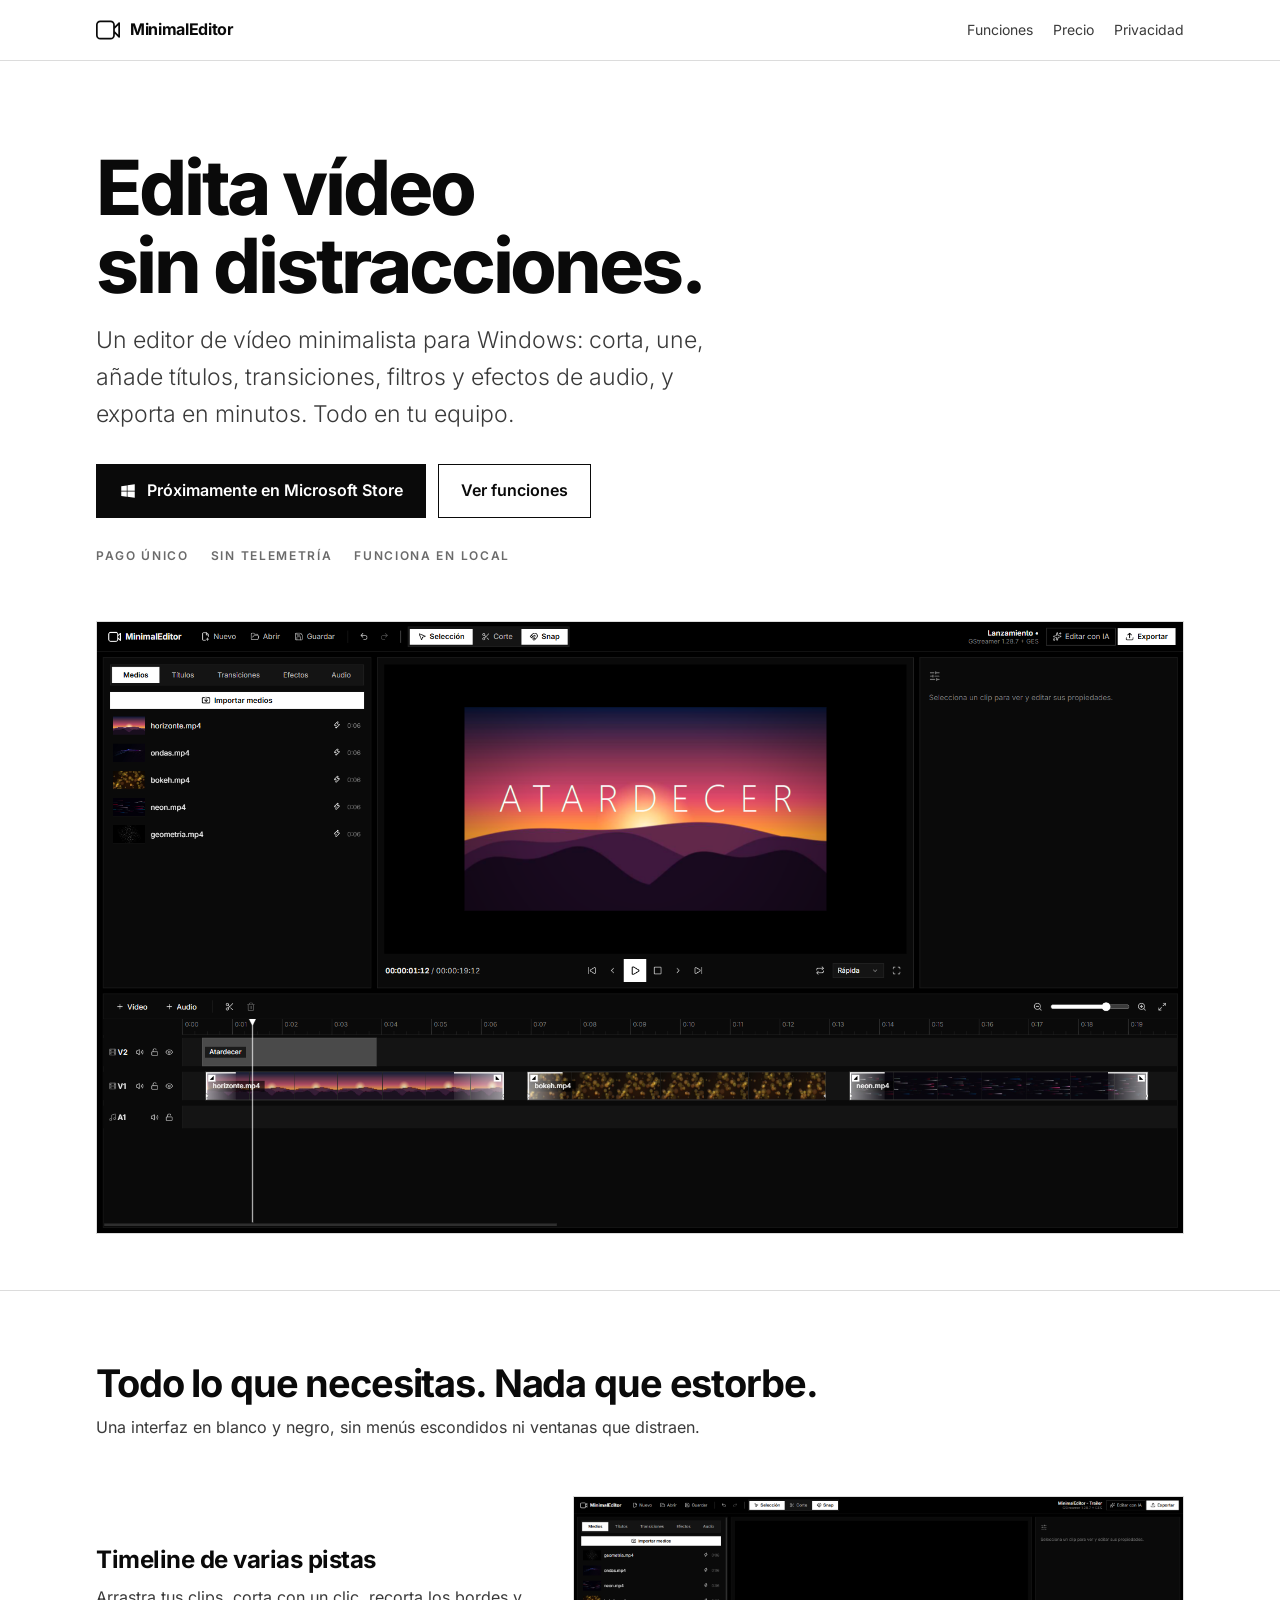
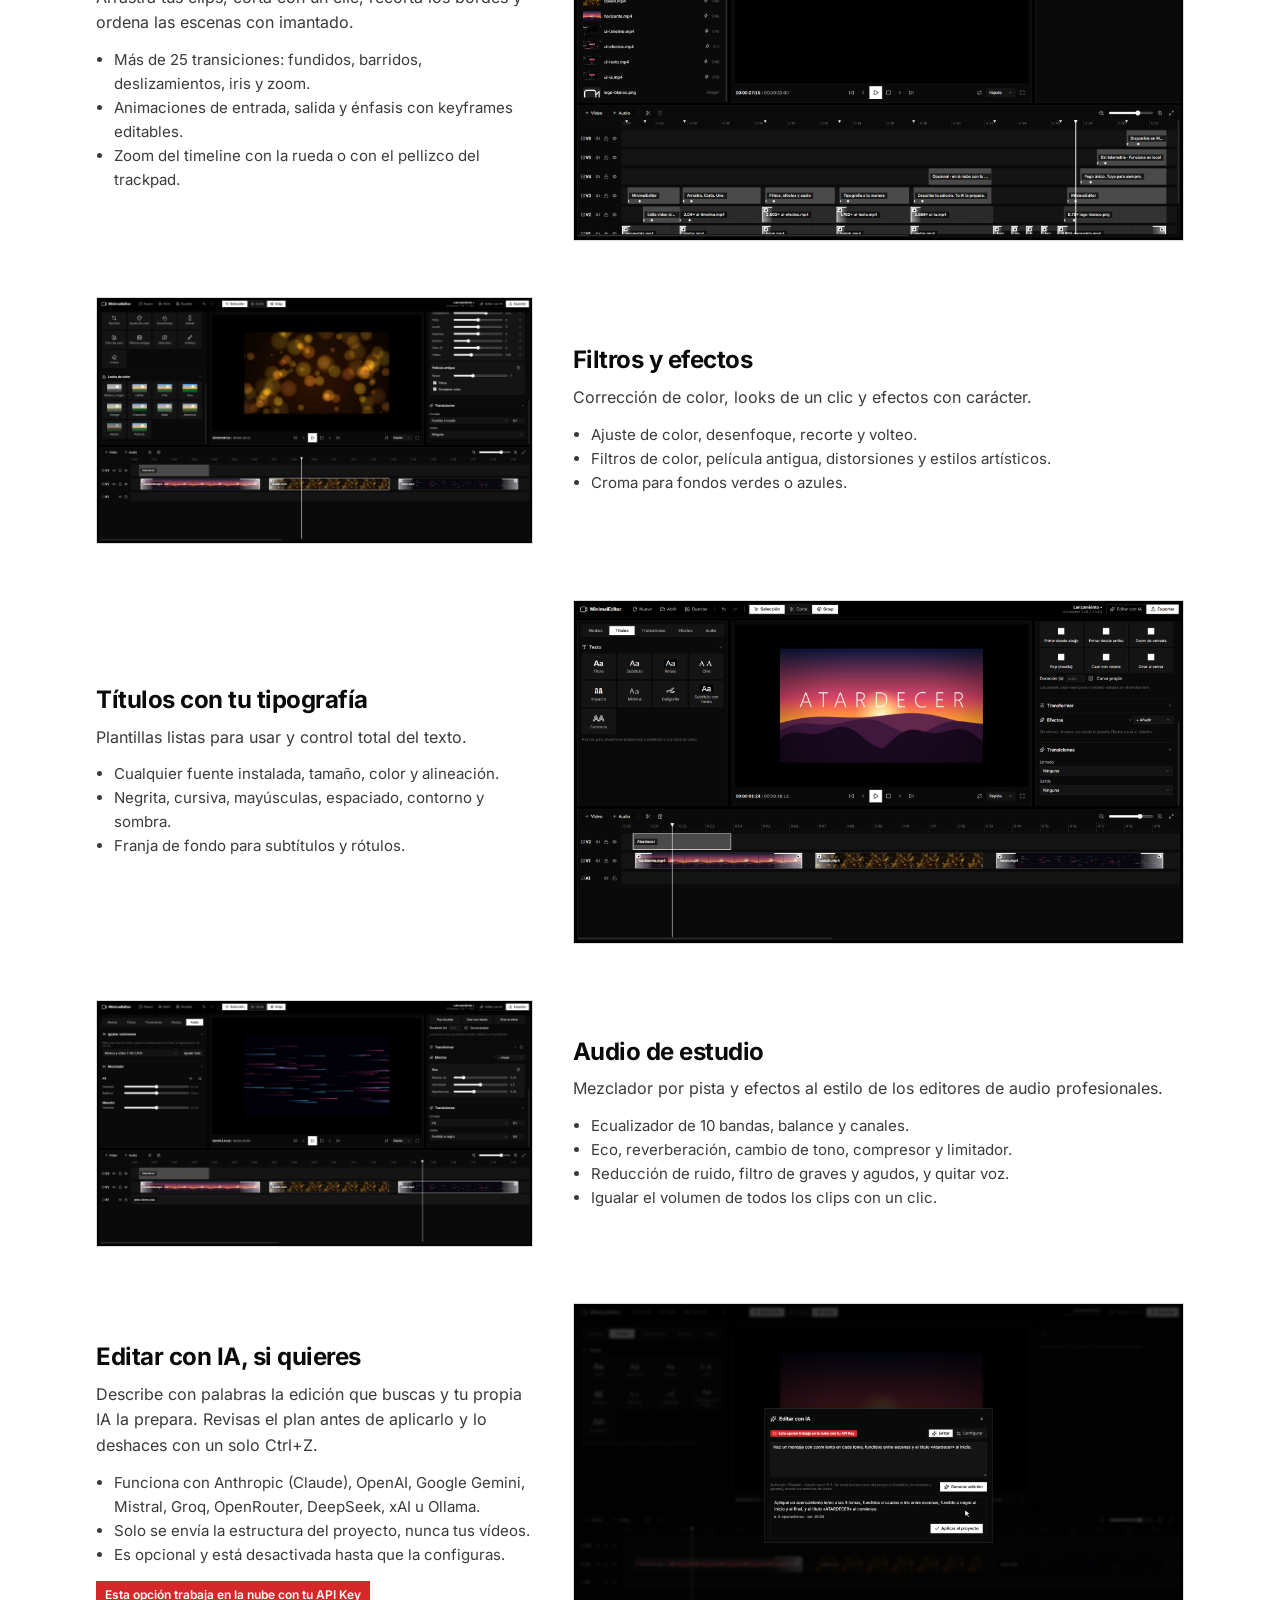
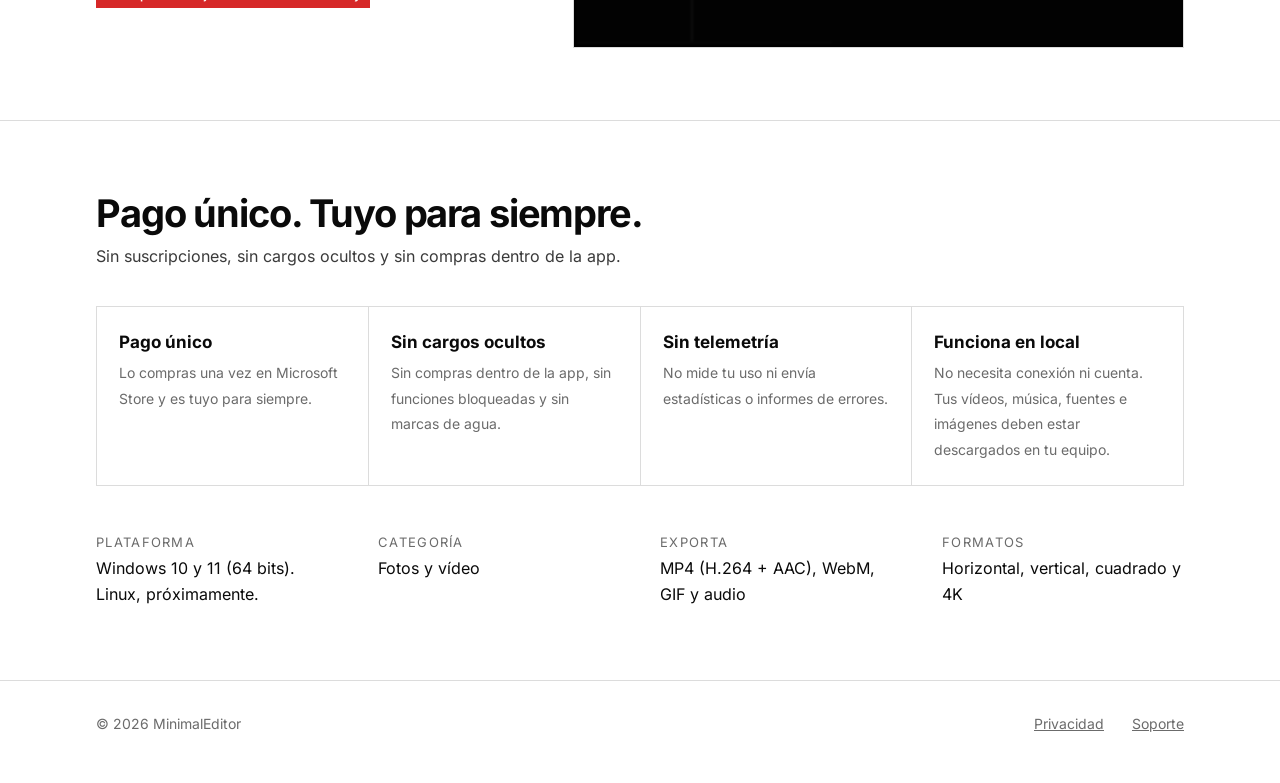
==== index.html @ 628d6af6 "feat: sitio de MinimalEditor con ficha del producto y política de privacidad" ====
<!doctype html>
<html lang="es">
<head>
<meta charset="utf-8">
<meta name="viewport" content="width=device-width, initial-scale=1">
<title>MinimalEditor · Editor de vídeo</title>
<meta name="description" content="MinimalEditor: editor de vídeo minimalista para Windows. Pago único, tuyo para siempre. Sin telemetría, sin compras dentro de la app y funciona en local.">
<meta property="og:title" content="MinimalEditor · Edita vídeo sin distracciones">
<meta property="og:description" content="Pago único, tuyo para siempre. Sin telemetría. Funciona en local.">
<meta property="og:image" content="img/portada.png">
<link rel="icon" href="img/icono.png">
<link rel="stylesheet" href="estilos.css">
</head>
<body>
<header class="top">
  <div class="wrap">
    <a class="brand" href="./">
      <svg viewBox="0 -1.5 14 14" aria-hidden="true"><path d="M-6,4.5a.5.5,0,0,0-.038-.191.506.506,0,0,0-.271-.271.505.505,0,0,0-.382,0,.518.518,0,0,0-.163.109L-9,6.293V5.5A2.5,2.5,0,0,0-11.5,3h-6A2.5,2.5,0,0,0-20,5.5v6A2.5,2.5,0,0,0-17.5,14h6A2.5,2.5,0,0,0-9,11.5v-.793l2.146,2.146a.518.518,0,0,0,.163.109A.5.5,0,0,0-6.5,13a.5.5,0,0,0,.191-.038.506.506,0,0,0,.271-.271A.5.5,0,0,0-6,12.5Zm-4,7A1.5,1.5,0,0,1-11.5,13h-6A1.5,1.5,0,0,1-19,11.5v-6A1.5,1.5,0,0,1-17.5,4h6A1.5,1.5,0,0,1-10,5.5Zm1-3.793,2-2v5.586l-2-2Z" transform="translate(20 -3)"/></svg>
      MinimalEditor
    </a>
    <nav>
      <a href="#funciones" class="hide-sm">Funciones</a>
      <a href="#precio" class="hide-sm">Precio</a>
      <a href="privacidad/">Privacidad</a>
    </nav>
  </div>
</header>

<main>
  <div class="wrap hero">
    <h1>Edita vídeo<br>sin distracciones.</h1>
    <p class="lead">Un editor de vídeo minimalista para Windows: corta, une, añade títulos, transiciones, filtros y efectos de audio, y exporta en minutos. Todo en tu equipo.</p>
    <div class="cta">
      <a class="btn primary" href="#precio">
        <svg viewBox="0 0 24 24" aria-hidden="true"><path d="M3 5.5 10.4 4.5v7H3zm0 13 7.4 1v-7H3zm8.3 1.1L21 21v-8.5h-9.7zm0-15.2v7.1H21V3z"/></svg>
        Próximamente en Microsoft Store
      </a>
      <a class="btn" href="#funciones">Ver funciones</a>
    </div>
    <ul class="promise">
      <li>Pago único</li>
      <li>Sin telemetría</li>
      <li>Funciona en local</li>
    </ul>
    <img class="shot" src="img/02-editor.png" width="1920" height="1080" alt="Editor de MinimalEditor con la biblioteca de medios, la vista previa y un timeline con tres clips y un título">
  </div>

  <section id="funciones">
    <div class="wrap">
      <h2>Todo lo que necesitas. Nada que estorbe.</h2>
      <p class="sub">Una interfaz en blanco y negro, sin menús escondidos ni ventanas que distraen.</p>

      <div class="feature">
        <div class="text">
          <h3>Timeline de varias pistas</h3>
          <p>Arrastra tus clips, corta con un clic, recorta los bordes y ordena las escenas con imantado.</p>
          <ul>
            <li>Más de 25 transiciones: fundidos, barridos, deslizamientos, iris y zoom.</li>
            <li>Animaciones de entrada, salida y énfasis con keyframes editables.</li>
            <li>Zoom del timeline con la rueda o con el pellizco del trackpad.</li>
          </ul>
        </div>
        <img class="shot" src="img/07-timeline.png" width="1920" height="1080" alt="Timeline con varias pistas de vídeo, títulos, transiciones y marcadores" loading="lazy">
      </div>

      <div class="feature">
        <div class="text">
          <h3>Filtros y efectos</h3>
          <p>Corrección de color, looks de un clic y efectos con carácter.</p>
          <ul>
            <li>Ajuste de color, desenfoque, recorte y volteo.</li>
            <li>Filtros de color, película antigua, distorsiones y estilos artísticos.</li>
            <li>Croma para fondos verdes o azules.</li>
          </ul>
        </div>
        <img class="shot" src="img/03-efectos.png" width="1920" height="1080" alt="Pestaña de efectos con filtros de color, película antigua, distorsión, artístico y croma" loading="lazy">
      </div>

      <div class="feature">
        <div class="text">
          <h3>Títulos con tu tipografía</h3>
          <p>Plantillas listas para usar y control total del texto.</p>
          <ul>
            <li>Cualquier fuente instalada, tamaño, color y alineación.</li>
            <li>Negrita, cursiva, mayúsculas, espaciado, contorno y sombra.</li>
            <li>Franja de fondo para subtítulos y rótulos.</li>
          </ul>
        </div>
        <img class="shot" src="img/04-tipografia.png" width="1920" height="1080" alt="Plantillas de texto y opciones de tipografía en el inspector" loading="lazy">
      </div>

      <div class="feature">
        <div class="text">
          <h3>Audio de estudio</h3>
          <p>Mezclador por pista y efectos al estilo de los editores de audio profesionales.</p>
          <ul>
            <li>Ecualizador de 10 bandas, balance y canales.</li>
            <li>Eco, reverberación, cambio de tono, compresor y limitador.</li>
            <li>Reducción de ruido, filtro de graves y agudos, y quitar voz.</li>
            <li>Igualar el volumen de todos los clips con un clic.</li>
          </ul>
        </div>
        <img class="shot" src="img/06-audio.png" width="1920" height="1080" alt="Pestaña de audio con el mezclador por pista y el ecualizador del clip" loading="lazy">
      </div>

      <div class="feature">
        <div class="text">
          <h3>Editar con IA, si quieres</h3>
          <p>Describe con palabras la edición que buscas y tu propia IA la prepara. Revisas el plan antes de aplicarlo y lo deshaces con un solo Ctrl+Z.</p>
          <ul>
            <li>Funciona con Anthropic (Claude), OpenAI, Google Gemini, Mistral, Groq, OpenRouter, DeepSeek, xAI u Ollama.</li>
            <li>Solo se envía la estructura del proyecto, nunca tus vídeos.</li>
            <li>Es opcional y está desactivada hasta que la configuras.</li>
          </ul>
          <span class="cloud">Esta opción trabaja en la nube con tu API Key</span>
        </div>
        <img class="shot" src="img/05-editar-con-ia.png" width="1920" height="1080" alt="Ventana Editar con IA con una petición escrita y el plan de edición propuesto" loading="lazy">
      </div>
    </div>
  </section>

  <section id="precio">
    <div class="wrap">
      <h2>Pago único. Tuyo para siempre.</h2>
      <p class="sub">Sin suscripciones, sin cargos ocultos y sin compras dentro de la app.</p>
      <div class="facts">
        <div class="fact"><strong>Pago único</strong><span>Lo compras una vez en Microsoft Store y es tuyo para siempre.</span></div>
        <div class="fact"><strong>Sin cargos ocultos</strong><span>Sin compras dentro de la app, sin funciones bloqueadas y sin marcas de agua.</span></div>
        <div class="fact"><strong>Sin telemetría</strong><span>No mide tu uso ni envía estadísticas o informes de errores.</span></div>
        <div class="fact"><strong>Funciona en local</strong><span>No necesita conexión ni cuenta. Tus vídeos, música, fuentes e imágenes deben estar descargados en tu equipo.</span></div>
      </div>
      <dl class="specs">
        <div><dt>Plataforma</dt><dd>Windows 10 y 11 (64 bits). Linux, próximamente.</dd></div>
        <div><dt>Categoría</dt><dd>Fotos y vídeo</dd></div>
        <div><dt>Exporta</dt><dd>MP4 (H.264 + AAC), WebM, GIF y audio</dd></div>
        <div><dt>Formatos</dt><dd>Horizontal, vertical, cuadrado y 4K</dd></div>
      </dl>
    </div>
  </section>
</main>

<footer>
  <div class="wrap">
    <span class="grow">© 2026 MinimalEditor</span>
    <a href="privacidad/">Privacidad</a>
    <a href="https://github.com/Jose-Angel-Sanchez/minimaleditor-web/issues">Soporte</a>
  </div>
</footer>
</body>
</html>
---- estilos.css ----
@font-face {
  font-family: "Inter";
  src: url("inter.woff2") format("woff2");
  font-weight: 100 900;
  font-display: swap;
}

:root {
  --bg: #000000;
  --panel: #0a0a0a;
  --panel-2: #141414;
  --border: #242424;
  --text: #f2f2f2;
  --text-2: #bdbdbd;
  --dim: #8a8a8a;
  --alert: #d62828;
  color-scheme: dark;
}

@media (prefers-color-scheme: light) {
  :root:not([data-theme="dark"]) {
    --bg: #ffffff;
    --panel: #f5f5f5;
    --panel-2: #ebebeb;
    --border: #dcdcdc;
    --text: #0a0a0a;
    --text-2: #3a3a3a;
    --dim: #6b6b6b;
    color-scheme: light;
  }
}

:root[data-theme="light"] {
  --bg: #ffffff;
  --panel: #f5f5f5;
  --panel-2: #ebebeb;
  --border: #dcdcdc;
  --text: #0a0a0a;
  --text-2: #3a3a3a;
  --dim: #6b6b6b;
  color-scheme: light;
}

* {
  box-sizing: border-box;
  margin: 0;
}

html {
  scrollbar-color: var(--border) transparent;
  scroll-behavior: smooth;
}

::-webkit-scrollbar {
  width: 8px;
  height: 8px;
}

::-webkit-scrollbar-thumb {
  background: #2e2e2e;
}

body {
  background: var(--bg);
  color: var(--text);
  font: 16px/1.6 "Inter", system-ui, "Segoe UI", sans-serif;
  -webkit-font-smoothing: antialiased;
}

a {
  color: inherit;
}

img {
  max-width: 100%;
  height: auto;
  display: block;
}

.wrap {
  max-width: 1120px;
  margin: 0 auto;
  padding: 0 16px;
}

.top {
  border-bottom: 1px solid var(--border);
  position: sticky;
  top: 0;
  background: var(--bg);
  z-index: 10;
}

.top .wrap {
  display: flex;
  align-items: center;
  gap: 24px;
  height: 60px;
}

.brand {
  display: flex;
  align-items: center;
  gap: 10px;
  font-weight: 700;
  letter-spacing: -0.02em;
  text-decoration: none;
}

.brand svg {
  width: 24px;
  height: 24px;
  fill: currentColor;
}

.top nav {
  margin-left: auto;
  display: flex;
  gap: 20px;
  font-size: 14px;
  color: var(--text-2);
}

.top nav a {
  text-decoration: none;
}

.top nav a:hover {
  color: var(--text);
}

.hero {
  padding-top: 88px;
  padding-bottom: 56px;
}

.hero h1 {
  font-size: clamp(40px, 7vw, 76px);
  line-height: 1.02;
  letter-spacing: -0.04em;
  font-weight: 750;
}

.hero p.lead {
  font-size: clamp(18px, 2.4vw, 23px);
  color: var(--text-2);
  font-weight: 300;
  max-width: 640px;
  margin-top: 18px;
}

.cta {
  display: flex;
  flex-wrap: wrap;
  gap: 12px;
  margin-top: 32px;
}

.btn {
  display: inline-flex;
  align-items: center;
  gap: 10px;
  padding: 13px 22px;
  font-weight: 600;
  text-decoration: none;
  border: 1px solid var(--text);
}

.btn.primary {
  background: var(--text);
  color: var(--bg);
}

.btn svg {
  width: 18px;
  height: 18px;
  fill: currentColor;
}

.promise {
  display: flex;
  flex-wrap: wrap;
  gap: 8px 22px;
  margin-top: 28px;
  font-size: 12px;
  text-transform: uppercase;
  letter-spacing: 0.14em;
  color: var(--dim);
  font-weight: 600;
  list-style: none;
  padding: 0;
}

.shot {
  border: 1px solid var(--border);
  background: var(--panel);
}

.hero .shot {
  margin-top: 56px;
}

section {
  padding: 72px 0;
  border-top: 1px solid var(--border);
}

section h2 {
  font-size: clamp(26px, 3.6vw, 38px);
  letter-spacing: -0.03em;
  line-height: 1.1;
  font-weight: 700;
}

section .sub {
  color: var(--text-2);
  margin-top: 10px;
  max-width: 640px;
}

.facts {
  display: grid;
  grid-template-columns: repeat(auto-fit, minmax(220px, 1fr));
  gap: 1px;
  background: var(--border);
  border: 1px solid var(--border);
  margin-top: 36px;
}

.fact {
  background: var(--bg);
  padding: 22px;
}

.fact strong {
  display: block;
  font-size: 17px;
  margin-bottom: 4px;
}

.fact span {
  color: var(--dim);
  font-size: 14px;
}

.feature {
  display: grid;
  grid-template-columns: minmax(0, 5fr) minmax(0, 7fr);
  gap: 40px;
  align-items: center;
  margin-top: 56px;
}

.feature:nth-of-type(even) .text {
  order: 2;
}

.feature h3 {
  font-size: 24px;
  letter-spacing: -0.02em;
  line-height: 1.2;
}

.feature p {
  color: var(--text-2);
  margin-top: 10px;
}

.feature ul {
  margin-top: 12px;
  padding-left: 18px;
  color: var(--text-2);
  font-size: 15px;
}

.cloud {
  display: inline-flex;
  align-items: center;
  gap: 6px;
  background: var(--alert);
  color: #ffffff;
  font-size: 12px;
  font-weight: 600;
  padding: 4px 9px;
  margin-top: 14px;
}

.specs {
  display: grid;
  grid-template-columns: repeat(auto-fit, minmax(240px, 1fr));
  gap: 0 40px;
  margin-top: 28px;
}

.specs dt {
  color: var(--dim);
  font-size: 13px;
  text-transform: uppercase;
  letter-spacing: 0.1em;
  margin-top: 18px;
}

.specs dd {
  margin: 4px 0 0;
}

footer {
  border-top: 1px solid var(--border);
  padding: 32px 0 48px;
  color: var(--dim);
  font-size: 14px;
}

footer .wrap {
  display: flex;
  flex-wrap: wrap;
  gap: 12px 28px;
  align-items: center;
}

footer .grow {
  flex: 1;
}

.doc {
  max-width: 760px;
  padding: 56px 16px 72px;
}

.doc h1 {
  font-size: clamp(28px, 4vw, 38px);
  letter-spacing: -0.03em;
  line-height: 1.15;
}

.doc h2 {
  font-size: 21px;
  margin: 40px 0 12px;
}

.doc p,
.doc li {
  color: var(--text-2);
}

.doc p + p {
  margin-top: 12px;
}

.doc ul {
  padding-left: 20px;
}

.doc li {
  margin: 6px 0;
}

.doc .updated {
  color: var(--dim);
  margin: 8px 0 28px;
}

.doc .lang {
  margin-top: 56px;
  border-top: 1px solid var(--border);
  padding-top: 24px;
  font-size: 15px;
}

@media (max-width: 760px) {
  .top nav a.hide-sm {
    display: none;
  }
  .hero {
    padding-top: 56px;
    padding-bottom: 40px;
  }
  .feature {
    grid-template-columns: 1fr;
    gap: 20px;
  }
  .feature:nth-of-type(even) .text {
    order: 0;
  }
  section {
    padding: 56px 0;
  }
}
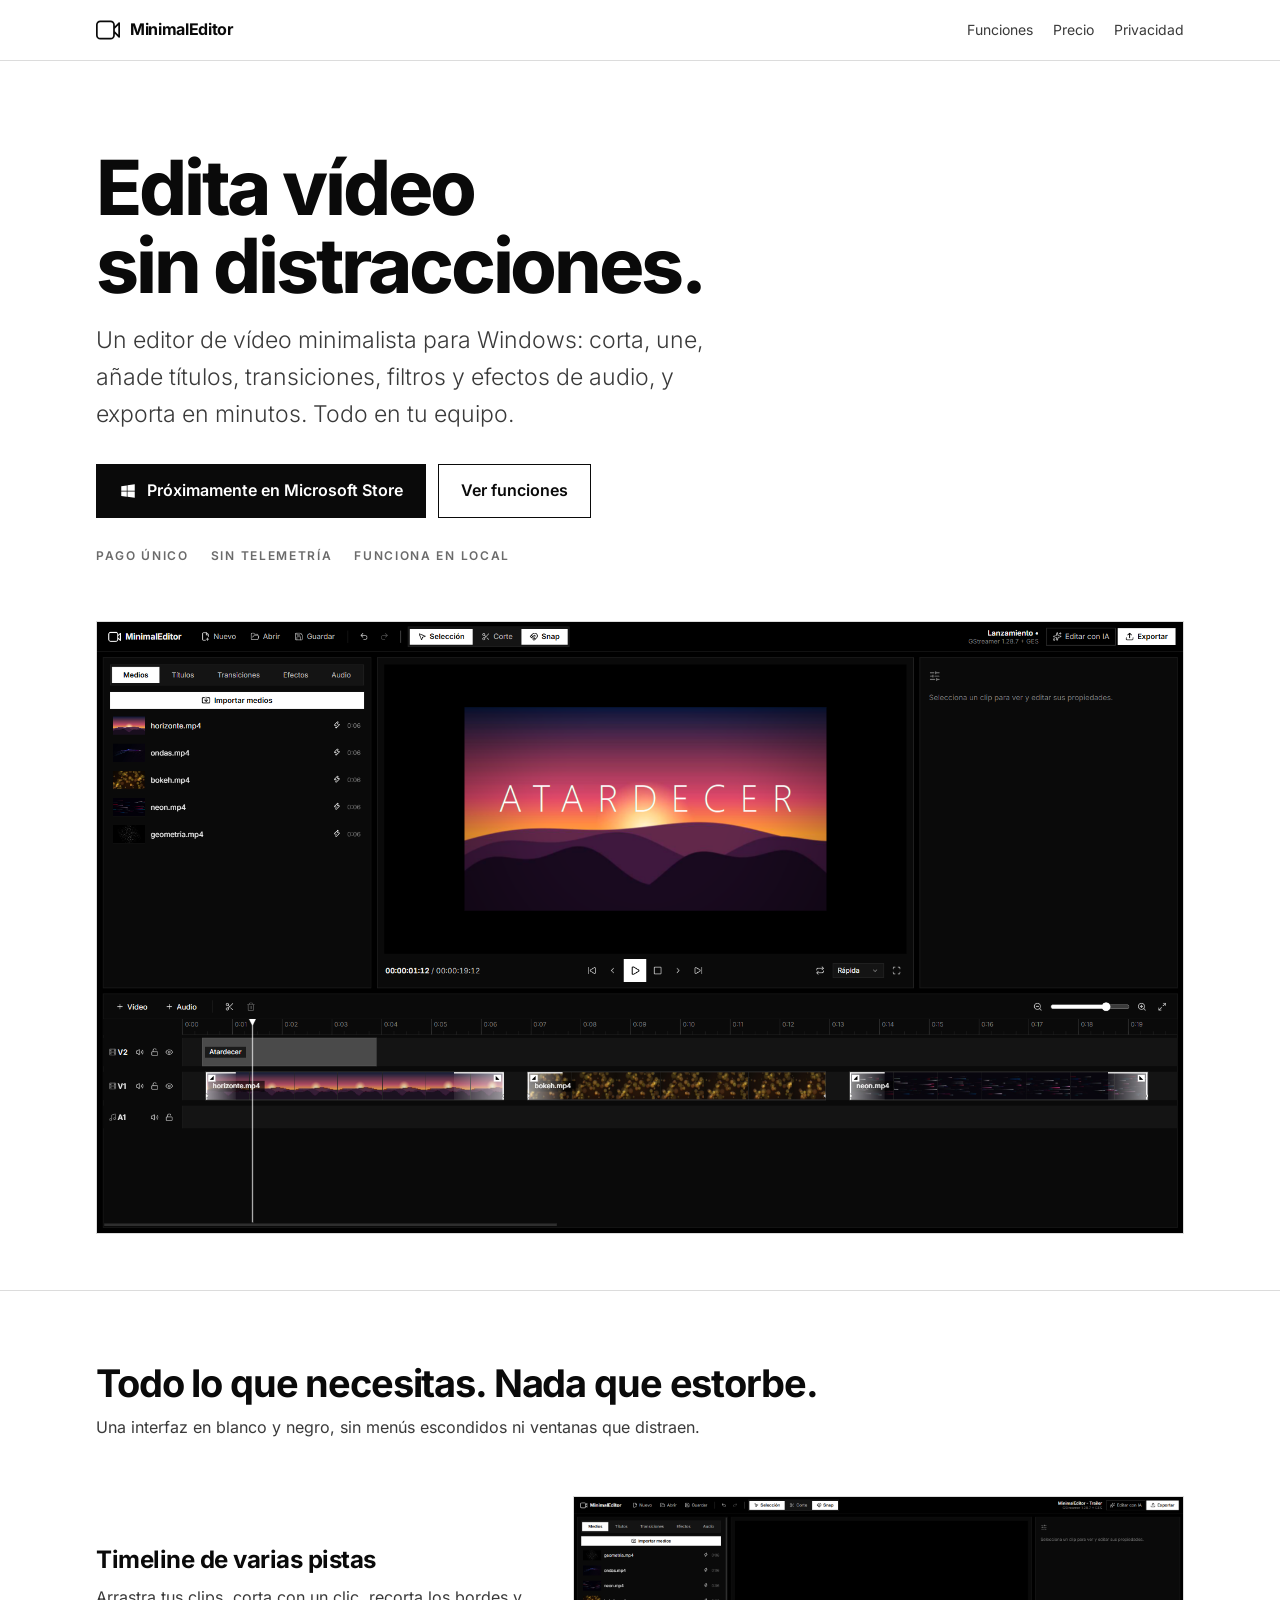
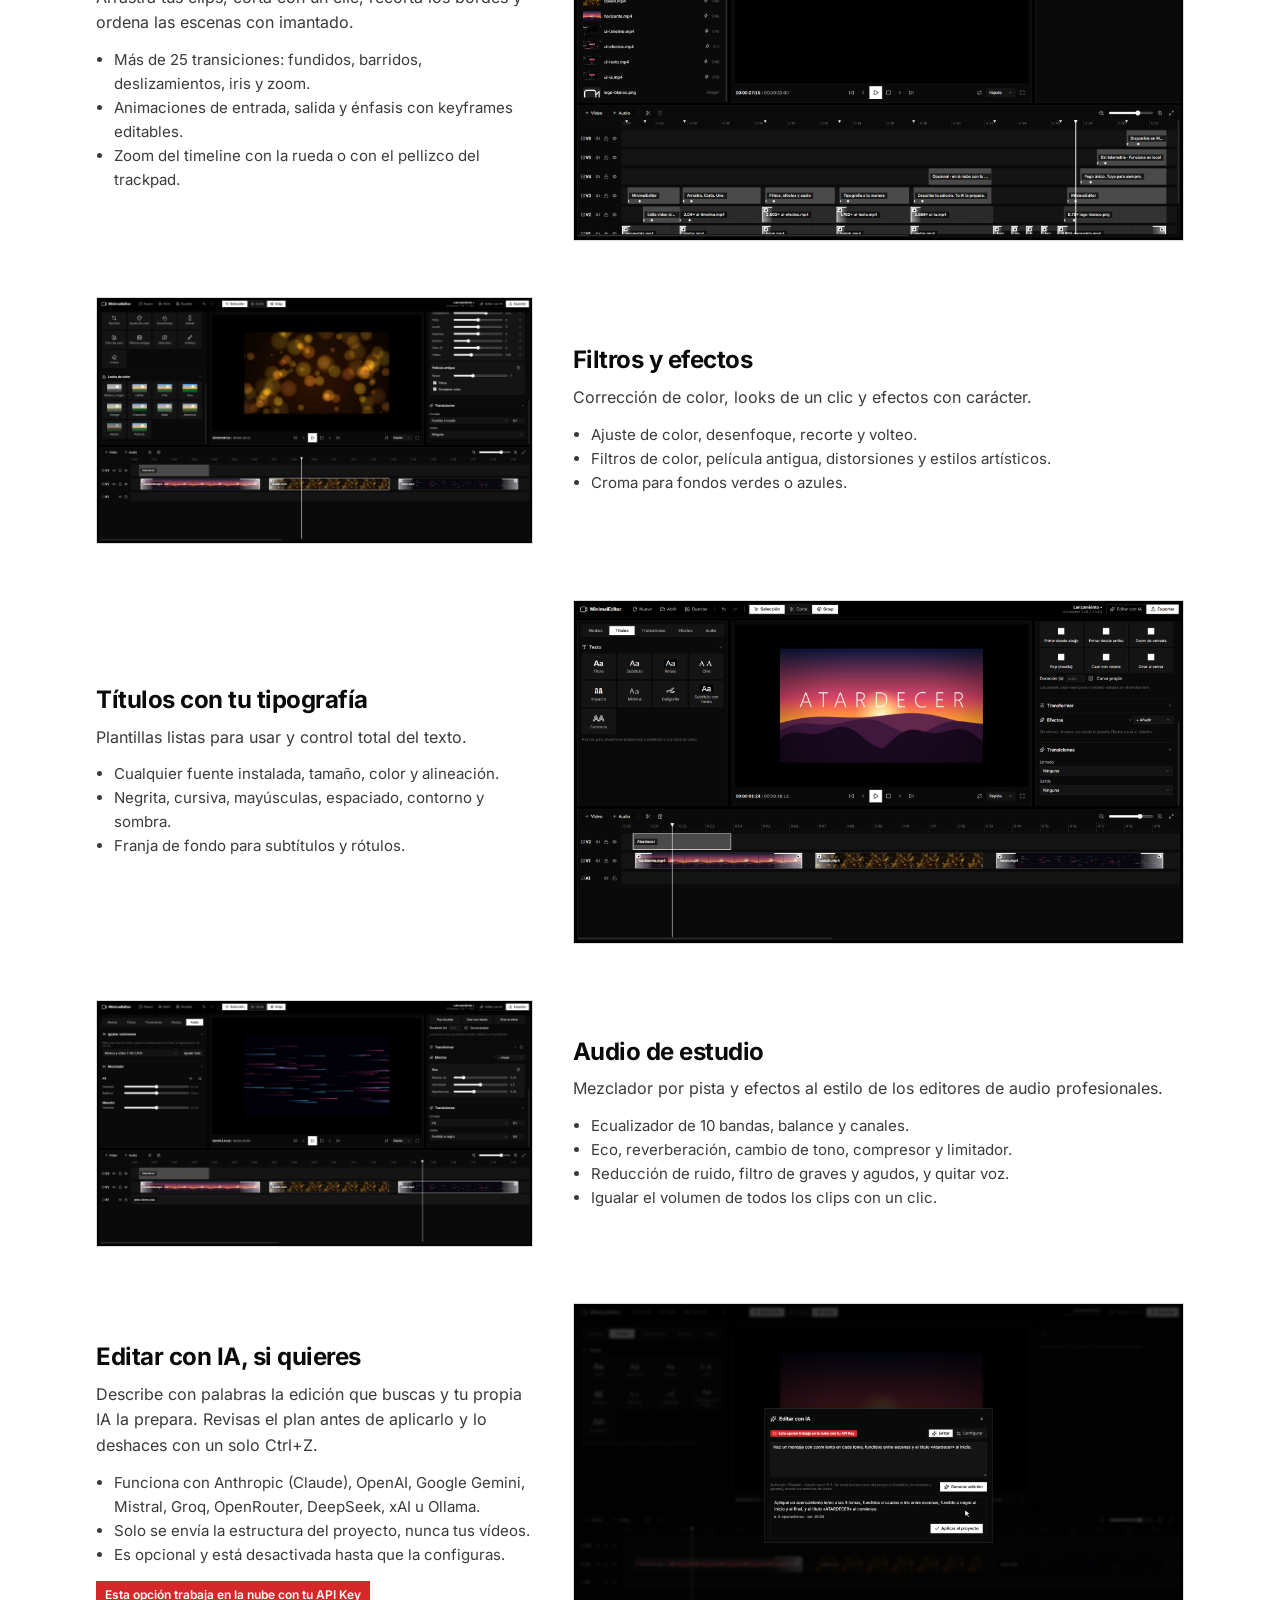
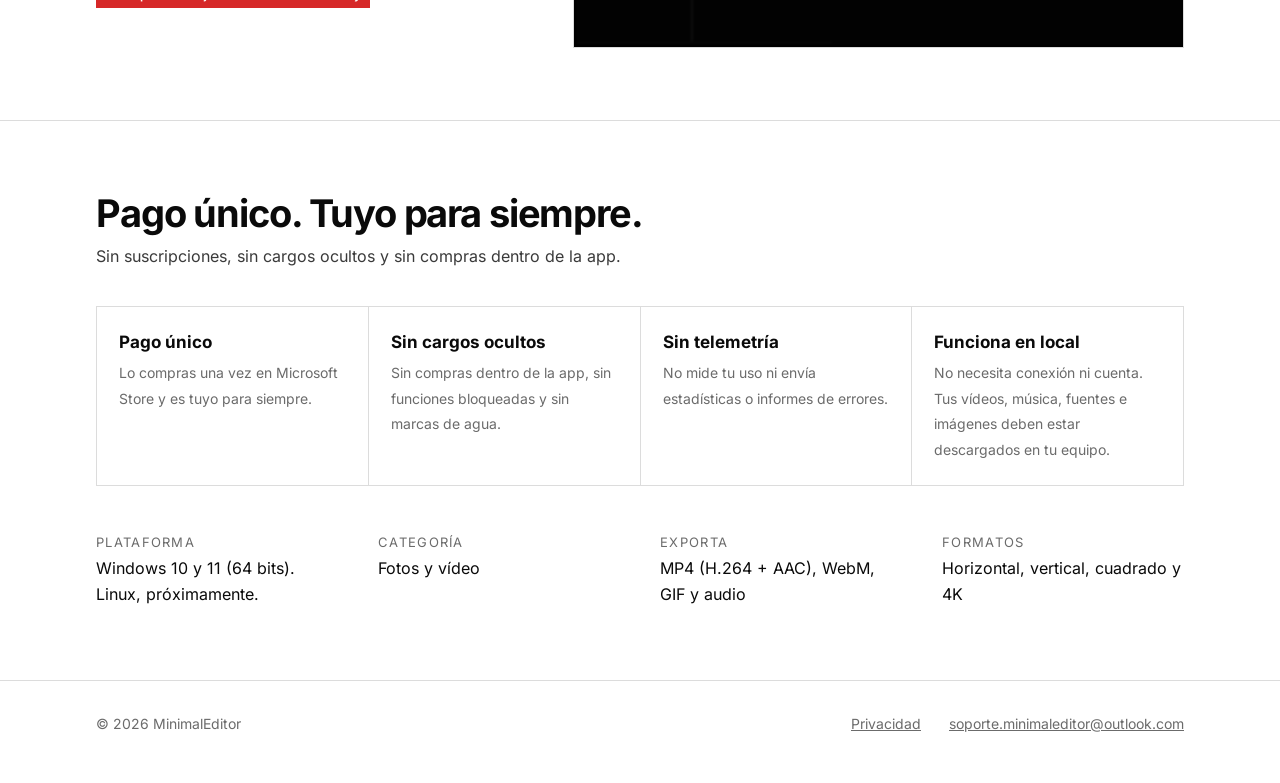
==== commit 2d9f48b0: "docs: correo de soporte" ====
--- a/index.html
+++ b/index.html
@@ -143,7 +143,7 @@
   <div class="wrap">
     <span class="grow">© 2026 MinimalEditor</span>
     <a href="privacidad/">Privacidad</a>
-    <a href="https://github.com/Jose-Angel-Sanchez/minimaleditor-web/issues">Soporte</a>
+    <a href="mailto:soporte.minimaleditor@outlook.com">soporte.minimaleditor@outlook.com</a>
   </div>
 </footer>
 </body>
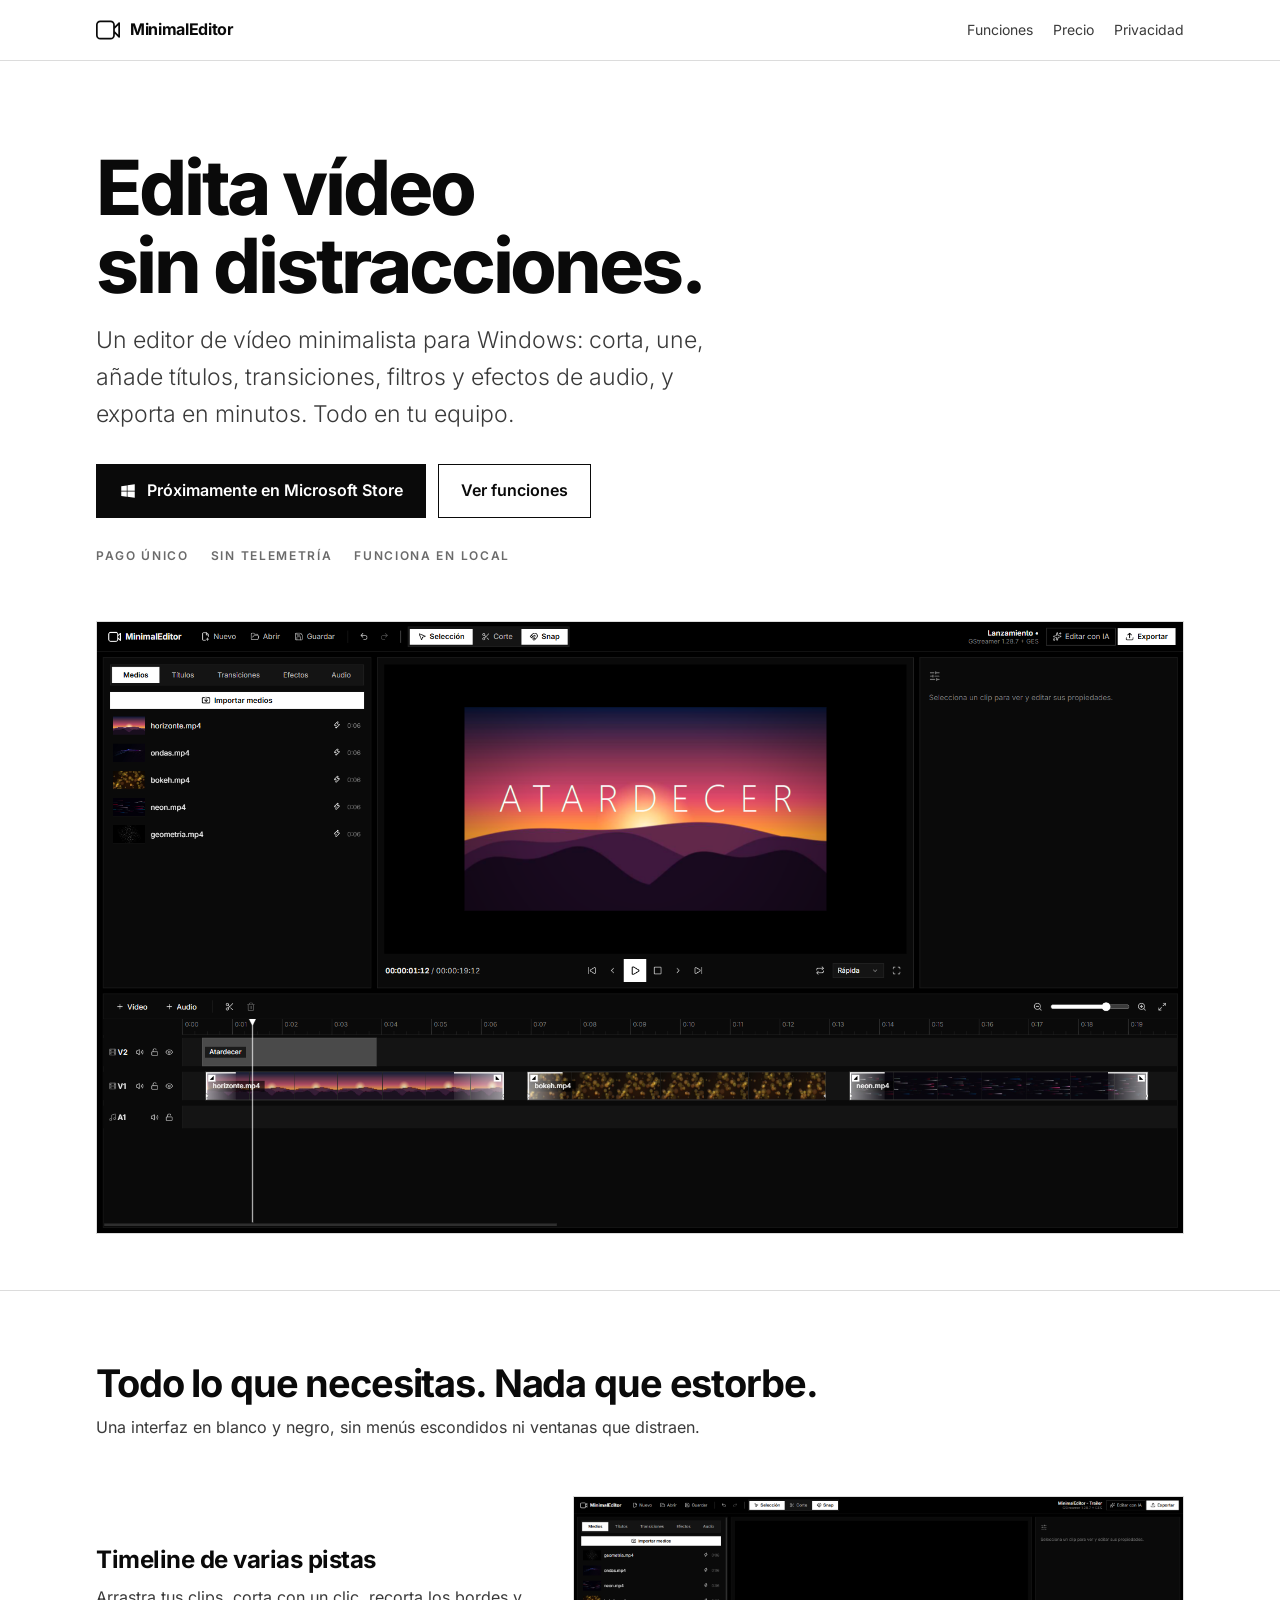
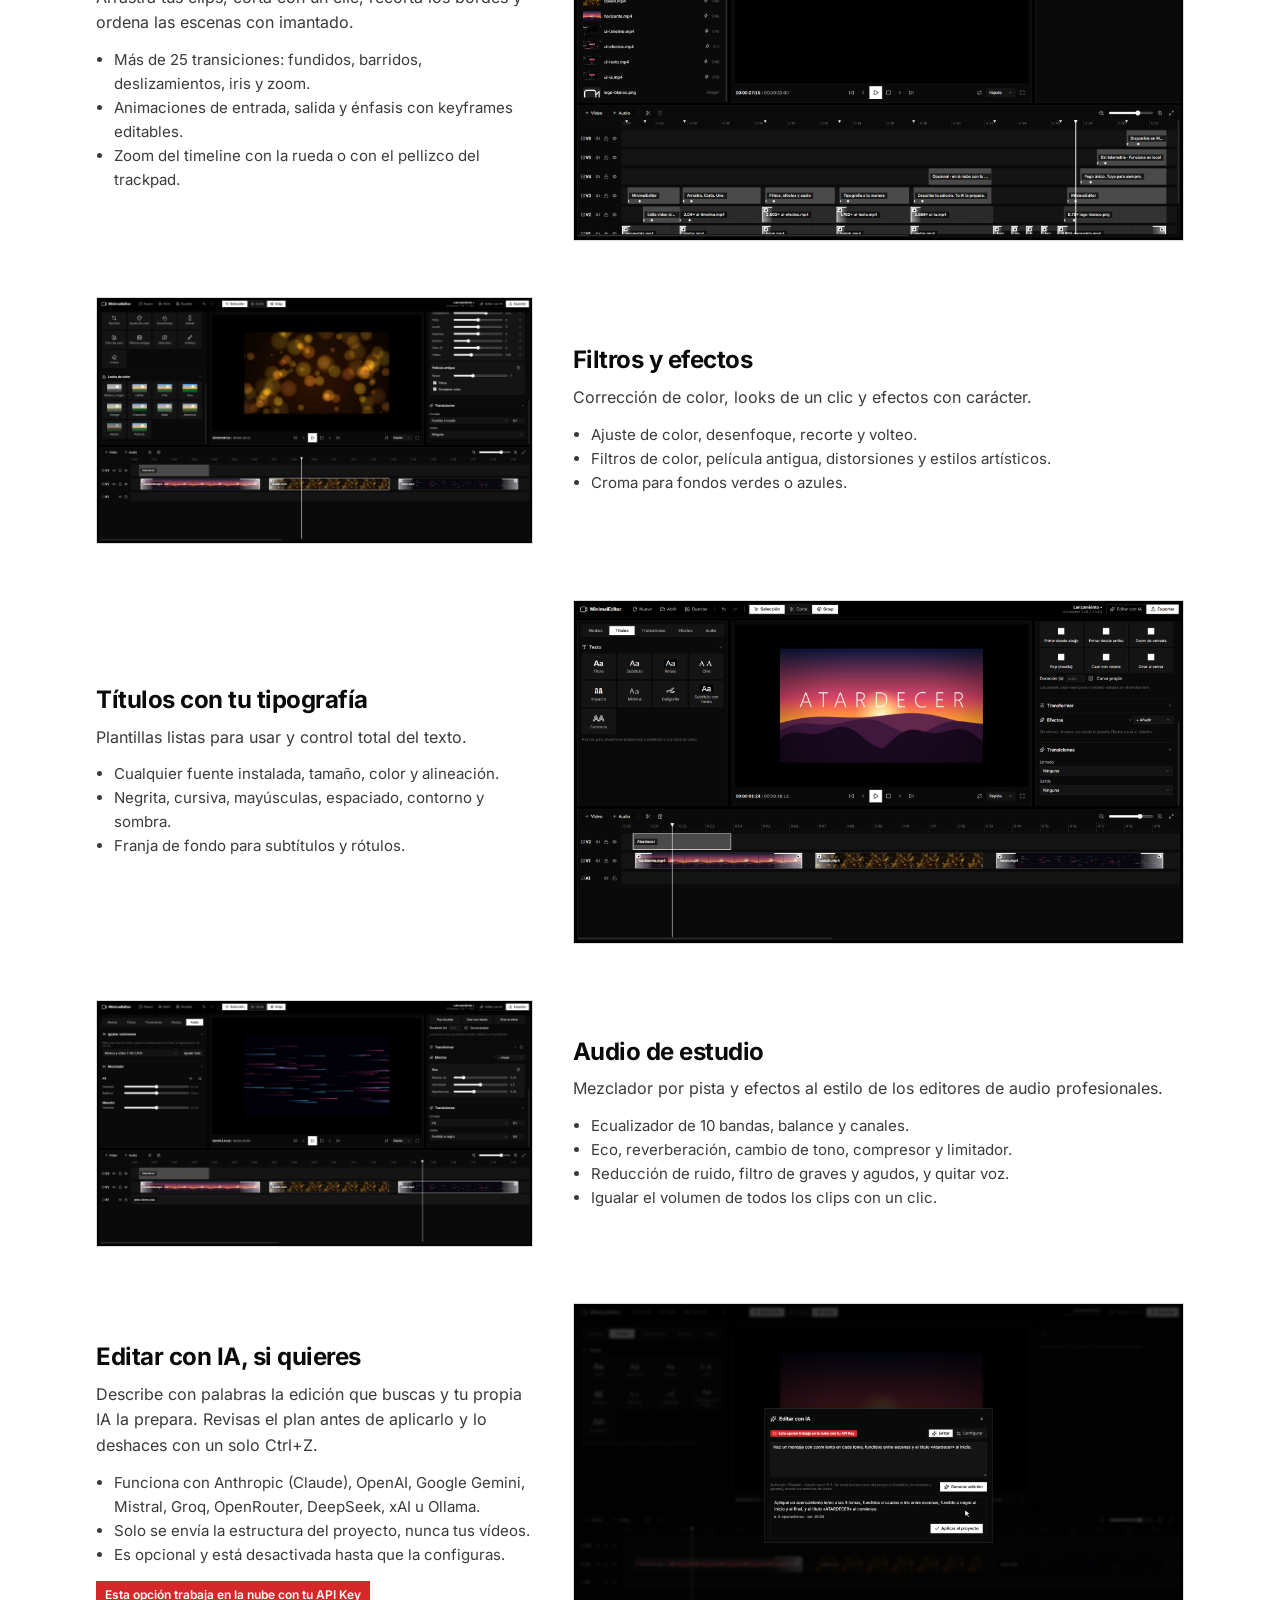
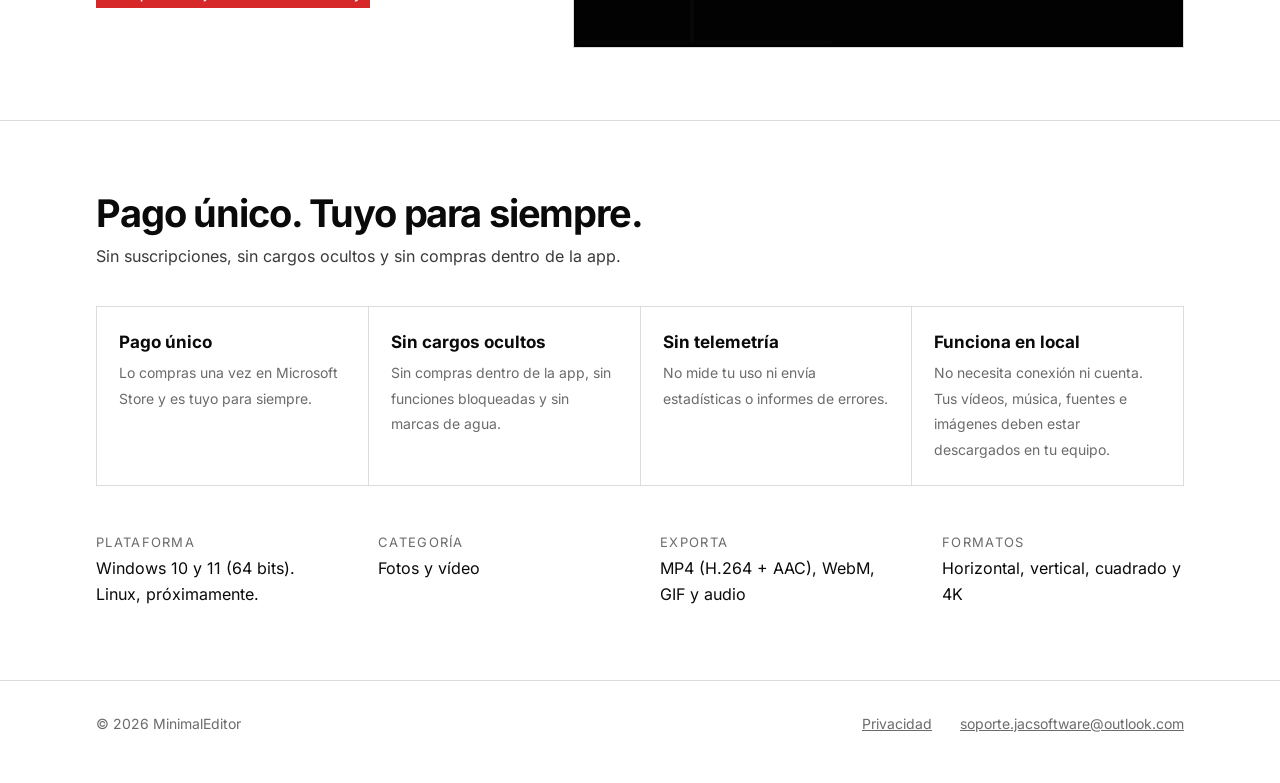
==== commit 8cbecd69: "docs: actualizar correo de soporte" ====
--- a/index.html
+++ b/index.html
@@ -143,7 +143,7 @@
   <div class="wrap">
     <span class="grow">© 2026 MinimalEditor</span>
     <a href="privacidad/">Privacidad</a>
-    <a href="mailto:soporte.minimaleditor@outlook.com">soporte.minimaleditor@outlook.com</a>
+    <a href="mailto:soporte.jacsoftware@outlook.com">soporte.jacsoftware@outlook.com</a>
   </div>
 </footer>
 </body>
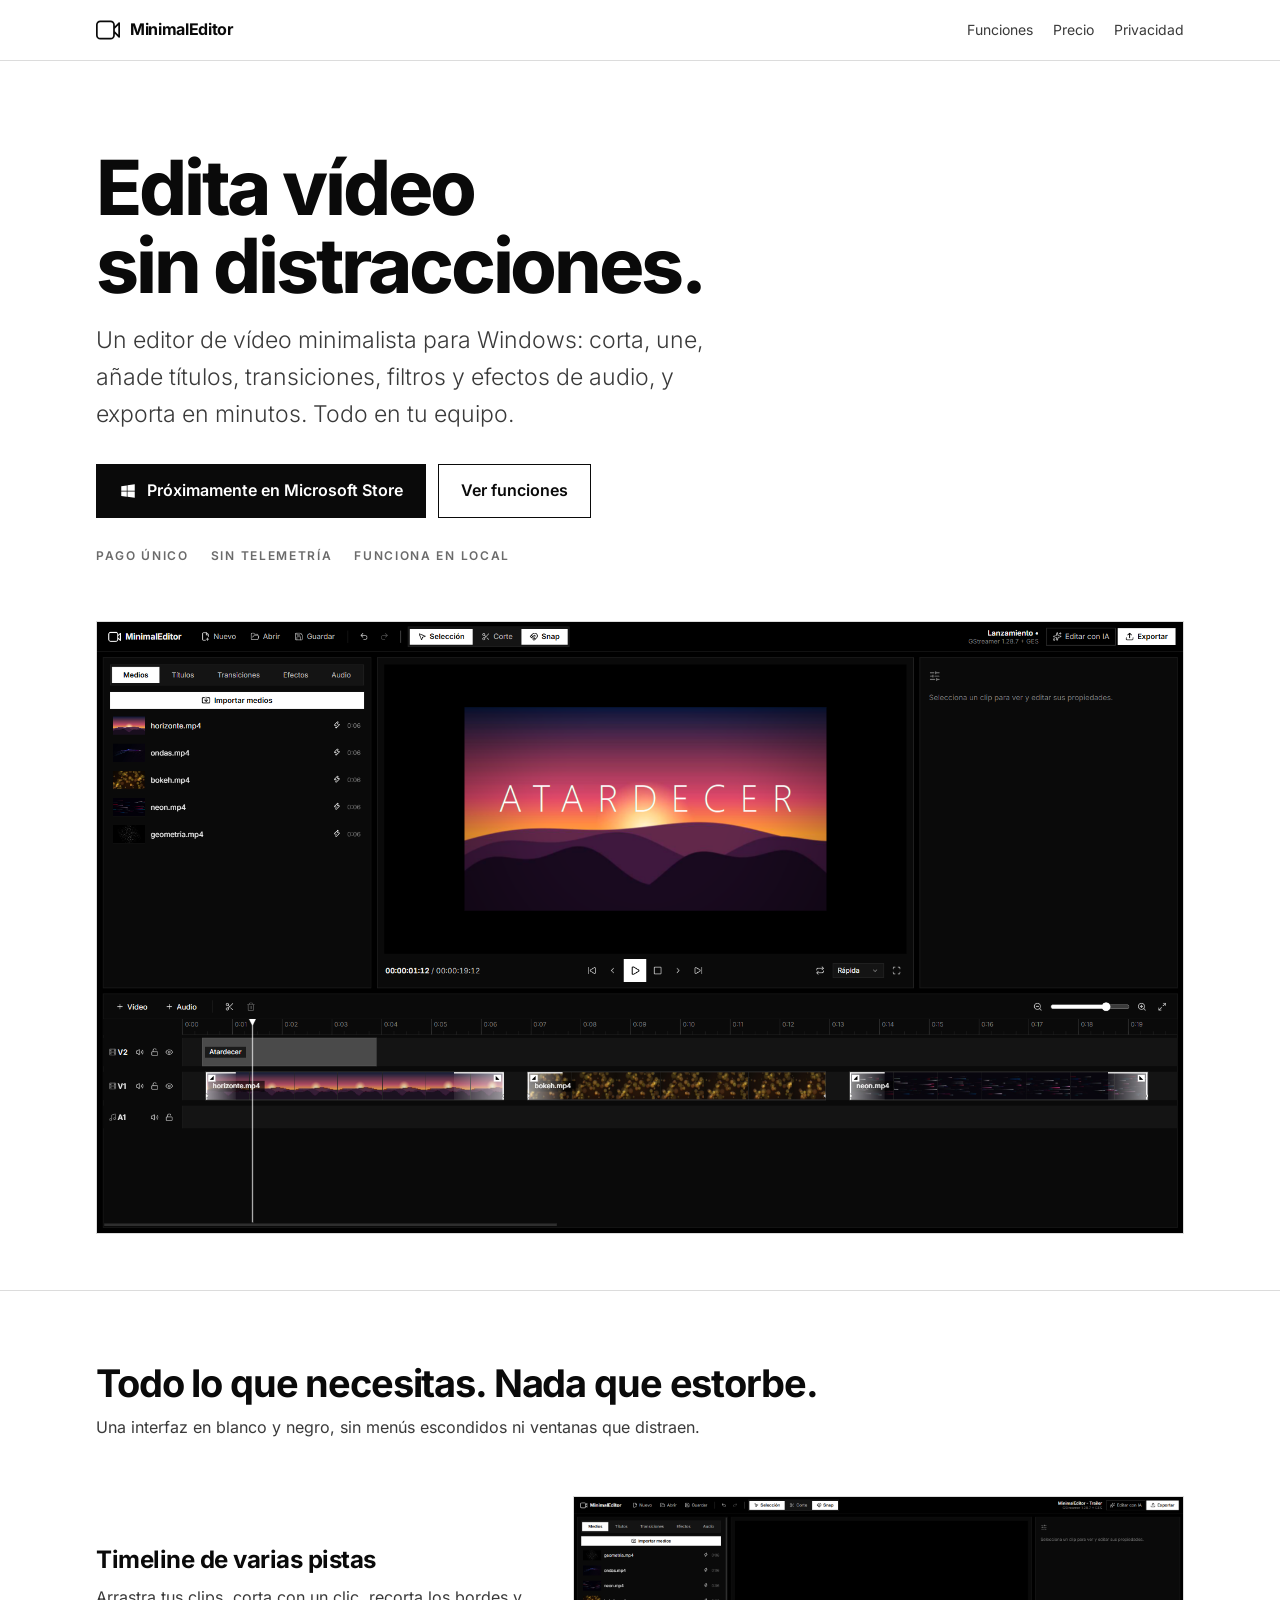
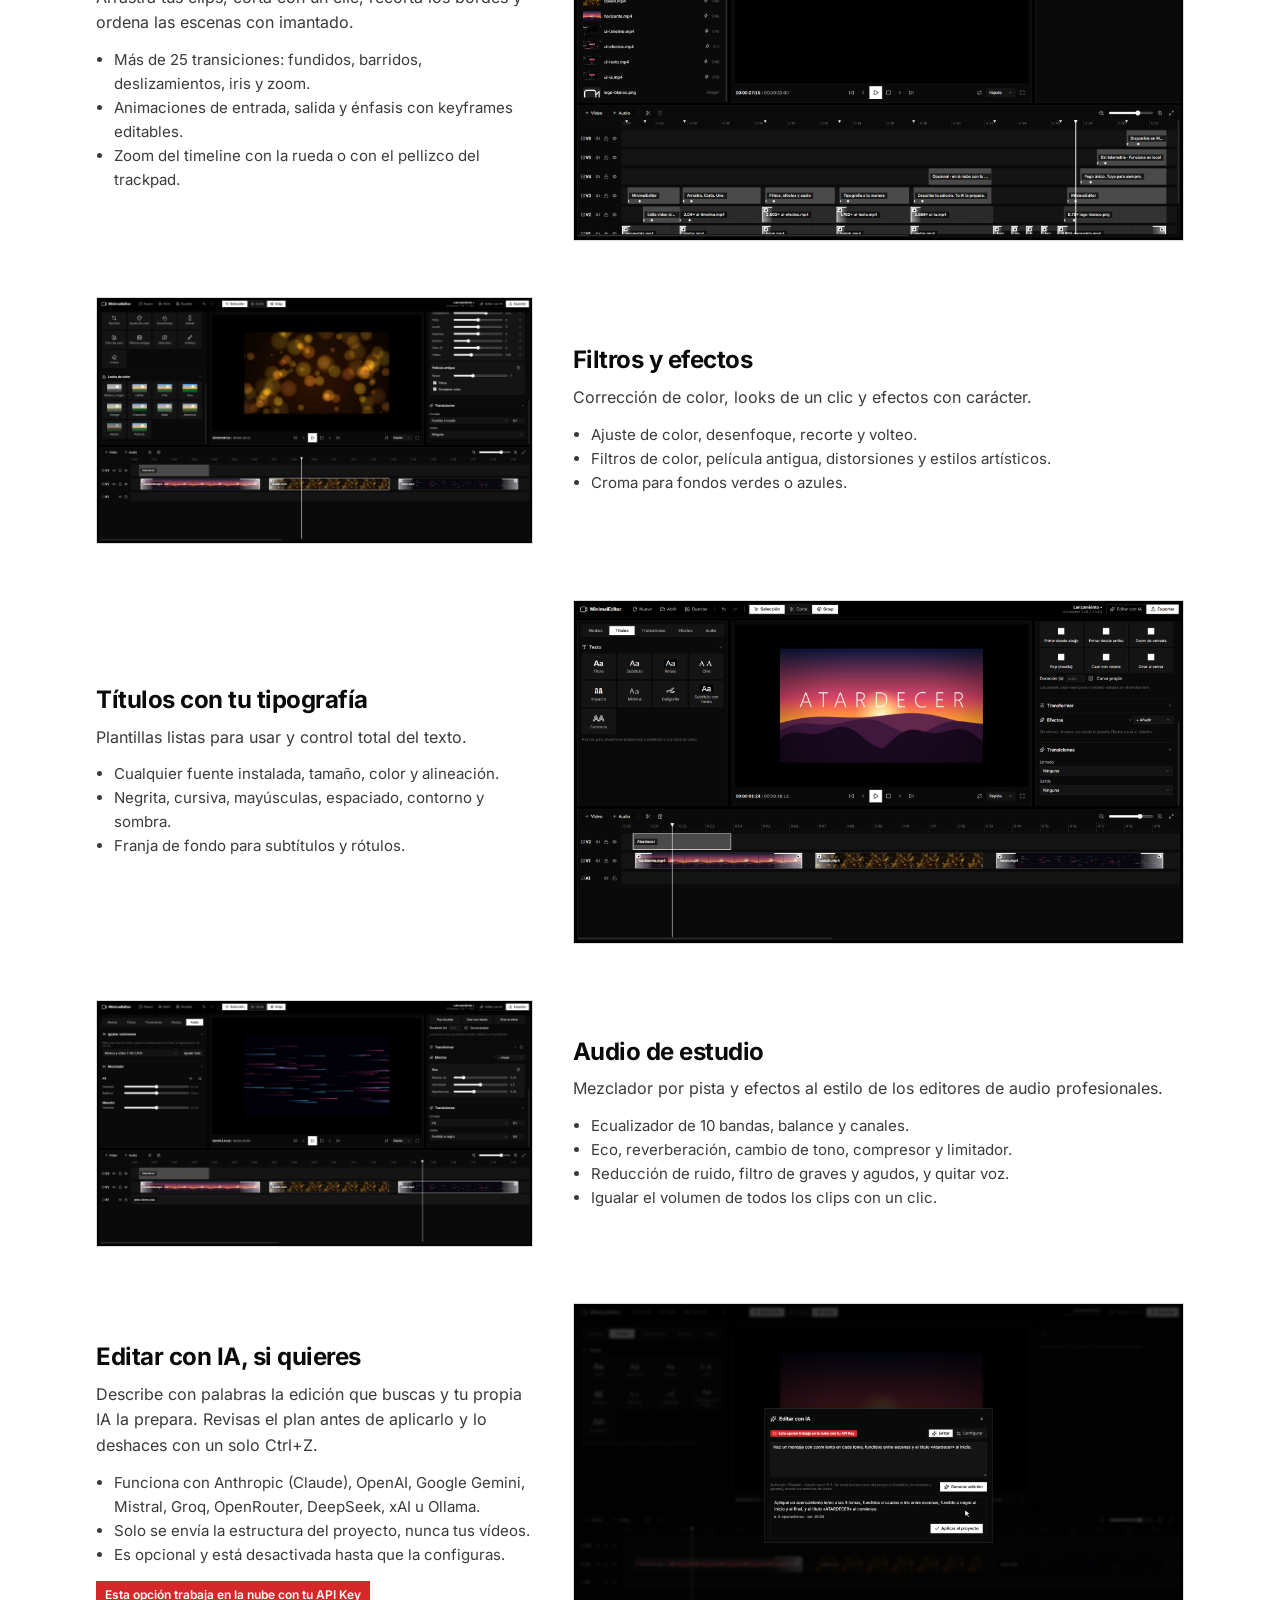
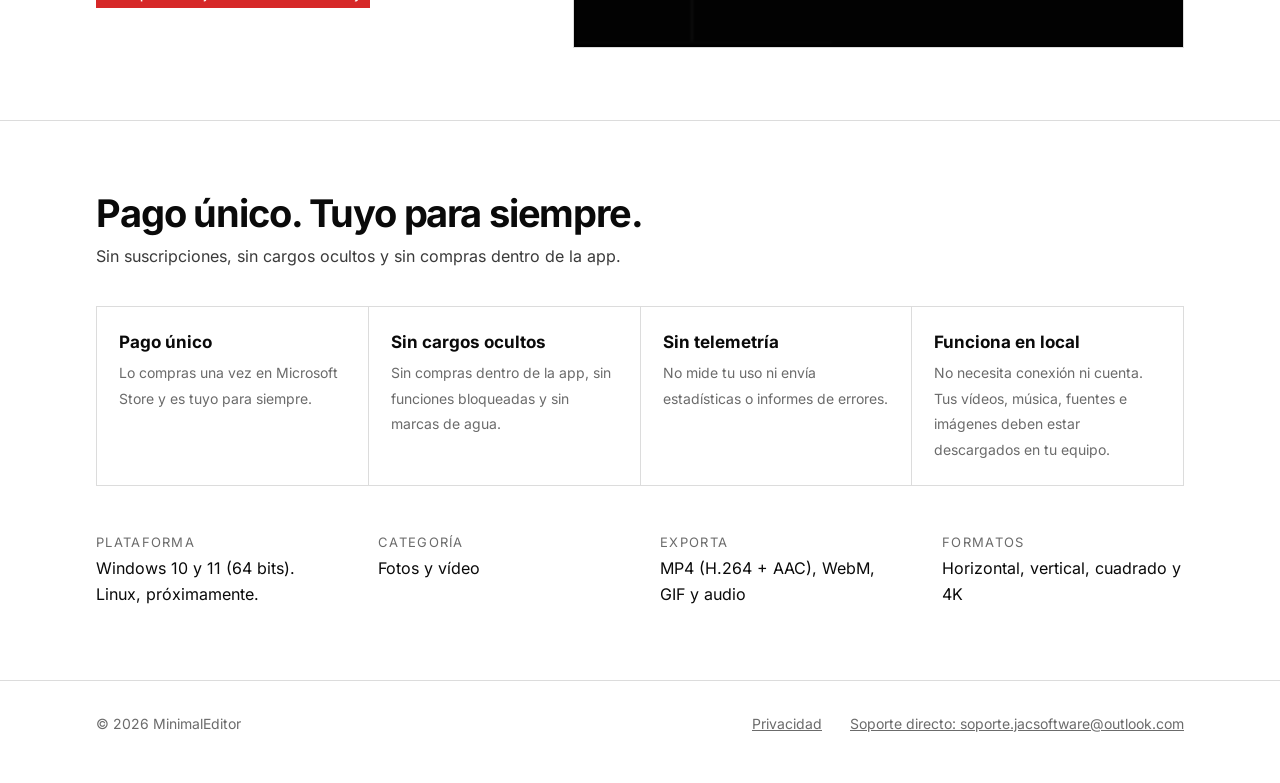
==== commit 33eff13c: "feat: enlace de soporte directo en el pie de página" ====
--- a/index.html
+++ b/index.html
@@ -143,7 +143,7 @@
   <div class="wrap">
     <span class="grow">© 2026 MinimalEditor</span>
     <a href="privacidad/">Privacidad</a>
-    <a href="mailto:soporte.jacsoftware@outlook.com">soporte.jacsoftware@outlook.com</a>
+    <a href="mailto:soporte.jacsoftware@outlook.com?subject=Soporte%20MinimalEditor">Soporte directo: soporte.jacsoftware@outlook.com</a>
   </div>
 </footer>
 </body>
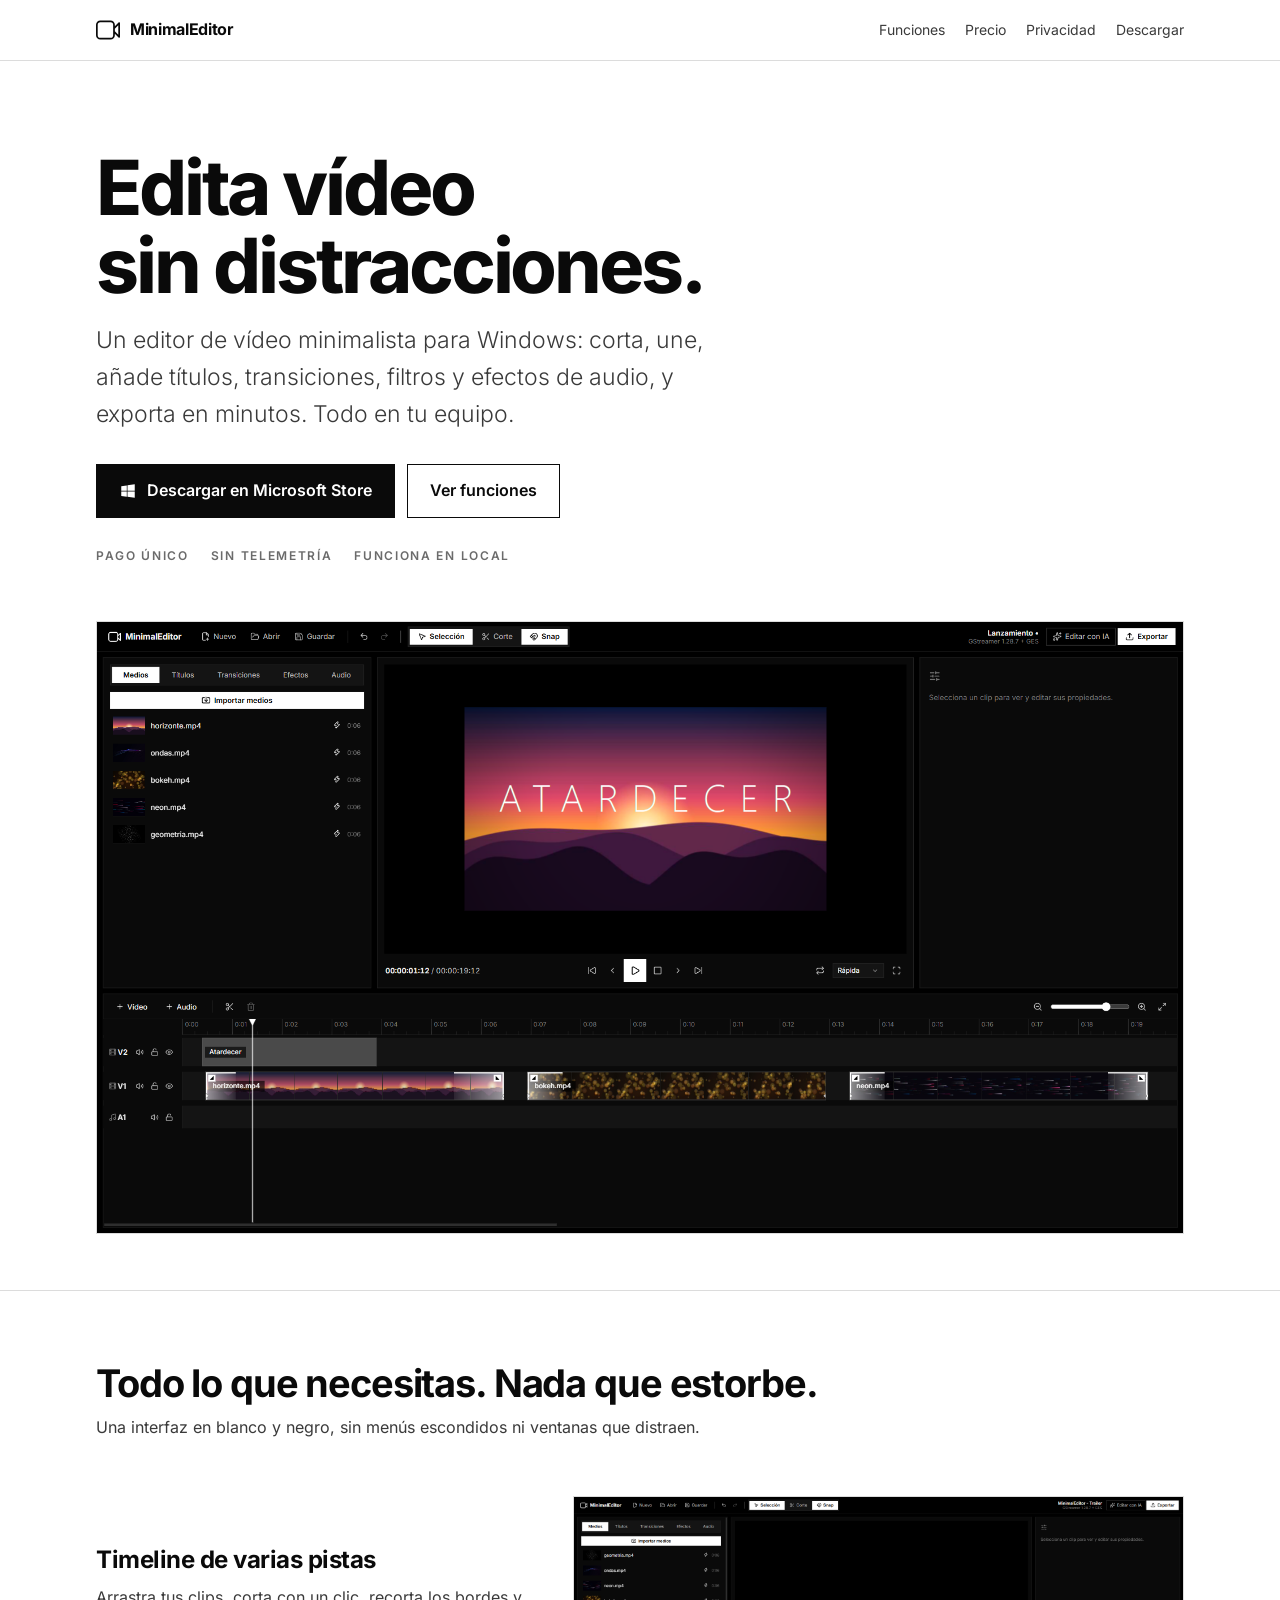
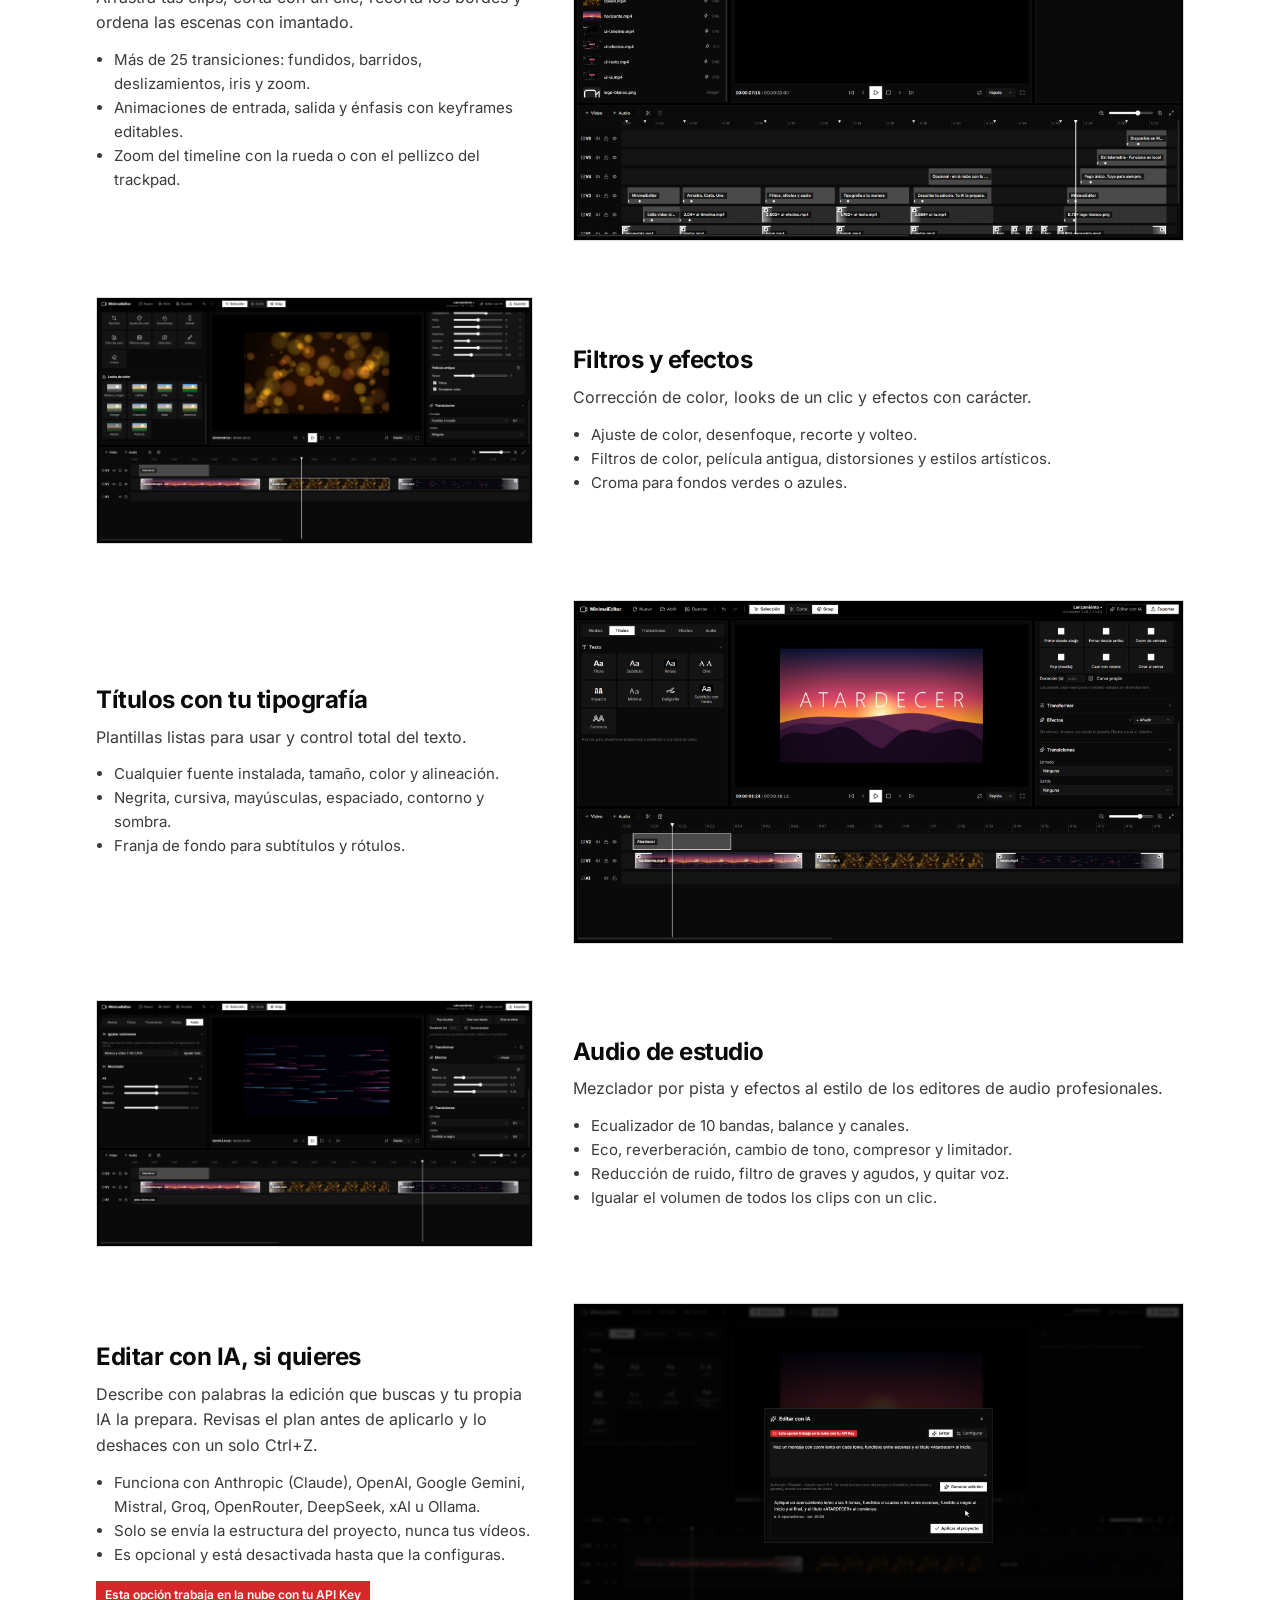
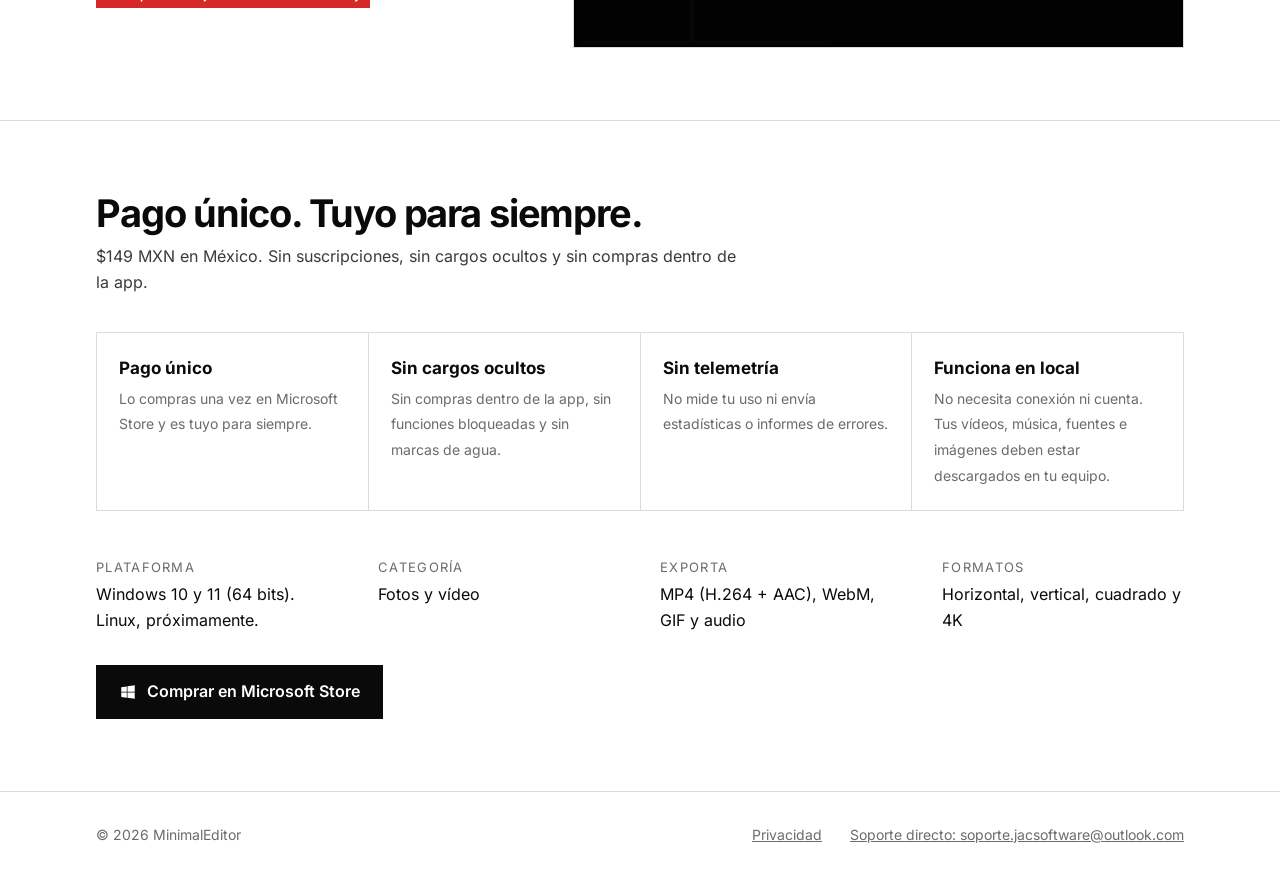
==== commit fe33482d: "feat: enlace de descarga en Microsoft Store" ====
--- a/index.html
+++ b/index.html
@@ -22,6 +22,7 @@
       <a href="#funciones" class="hide-sm">Funciones</a>
       <a href="#precio" class="hide-sm">Precio</a>
       <a href="privacidad/">Privacidad</a>
+      <a href="https://apps.microsoft.com/detail/9P6VSP68VXM4?hl=es-mx&amp;gl=MX">Descargar</a>
     </nav>
   </div>
 </header>
@@ -31,9 +32,9 @@
     <h1>Edita vídeo<br>sin distracciones.</h1>
     <p class="lead">Un editor de vídeo minimalista para Windows: corta, une, añade títulos, transiciones, filtros y efectos de audio, y exporta en minutos. Todo en tu equipo.</p>
     <div class="cta">
-      <a class="btn primary" href="#precio">
+      <a class="btn primary" href="https://apps.microsoft.com/detail/9P6VSP68VXM4?hl=es-mx&amp;gl=MX">
         <svg viewBox="0 0 24 24" aria-hidden="true"><path d="M3 5.5 10.4 4.5v7H3zm0 13 7.4 1v-7H3zm8.3 1.1L21 21v-8.5h-9.7zm0-15.2v7.1H21V3z"/></svg>
-        Próximamente en Microsoft Store
+        Descargar en Microsoft Store
       </a>
       <a class="btn" href="#funciones">Ver funciones</a>
     </div>
@@ -122,7 +123,7 @@
   <section id="precio">
     <div class="wrap">
       <h2>Pago único. Tuyo para siempre.</h2>
-      <p class="sub">Sin suscripciones, sin cargos ocultos y sin compras dentro de la app.</p>
+      <p class="sub">$149 MXN en México. Sin suscripciones, sin cargos ocultos y sin compras dentro de la app.</p>
       <div class="facts">
         <div class="fact"><strong>Pago único</strong><span>Lo compras una vez en Microsoft Store y es tuyo para siempre.</span></div>
         <div class="fact"><strong>Sin cargos ocultos</strong><span>Sin compras dentro de la app, sin funciones bloqueadas y sin marcas de agua.</span></div>
@@ -135,6 +136,12 @@
         <div><dt>Exporta</dt><dd>MP4 (H.264 + AAC), WebM, GIF y audio</dd></div>
         <div><dt>Formatos</dt><dd>Horizontal, vertical, cuadrado y 4K</dd></div>
       </dl>
+      <div class="cta">
+        <a class="btn primary" href="https://apps.microsoft.com/detail/9P6VSP68VXM4?hl=es-mx&amp;gl=MX">
+          <svg viewBox="0 0 24 24" aria-hidden="true"><path d="M3 5.5 10.4 4.5v7H3zm0 13 7.4 1v-7H3zm8.3 1.1L21 21v-8.5h-9.7zm0-15.2v7.1H21V3z"/></svg>
+          Comprar en Microsoft Store
+        </a>
+      </div>
     </div>
   </section>
 </main>
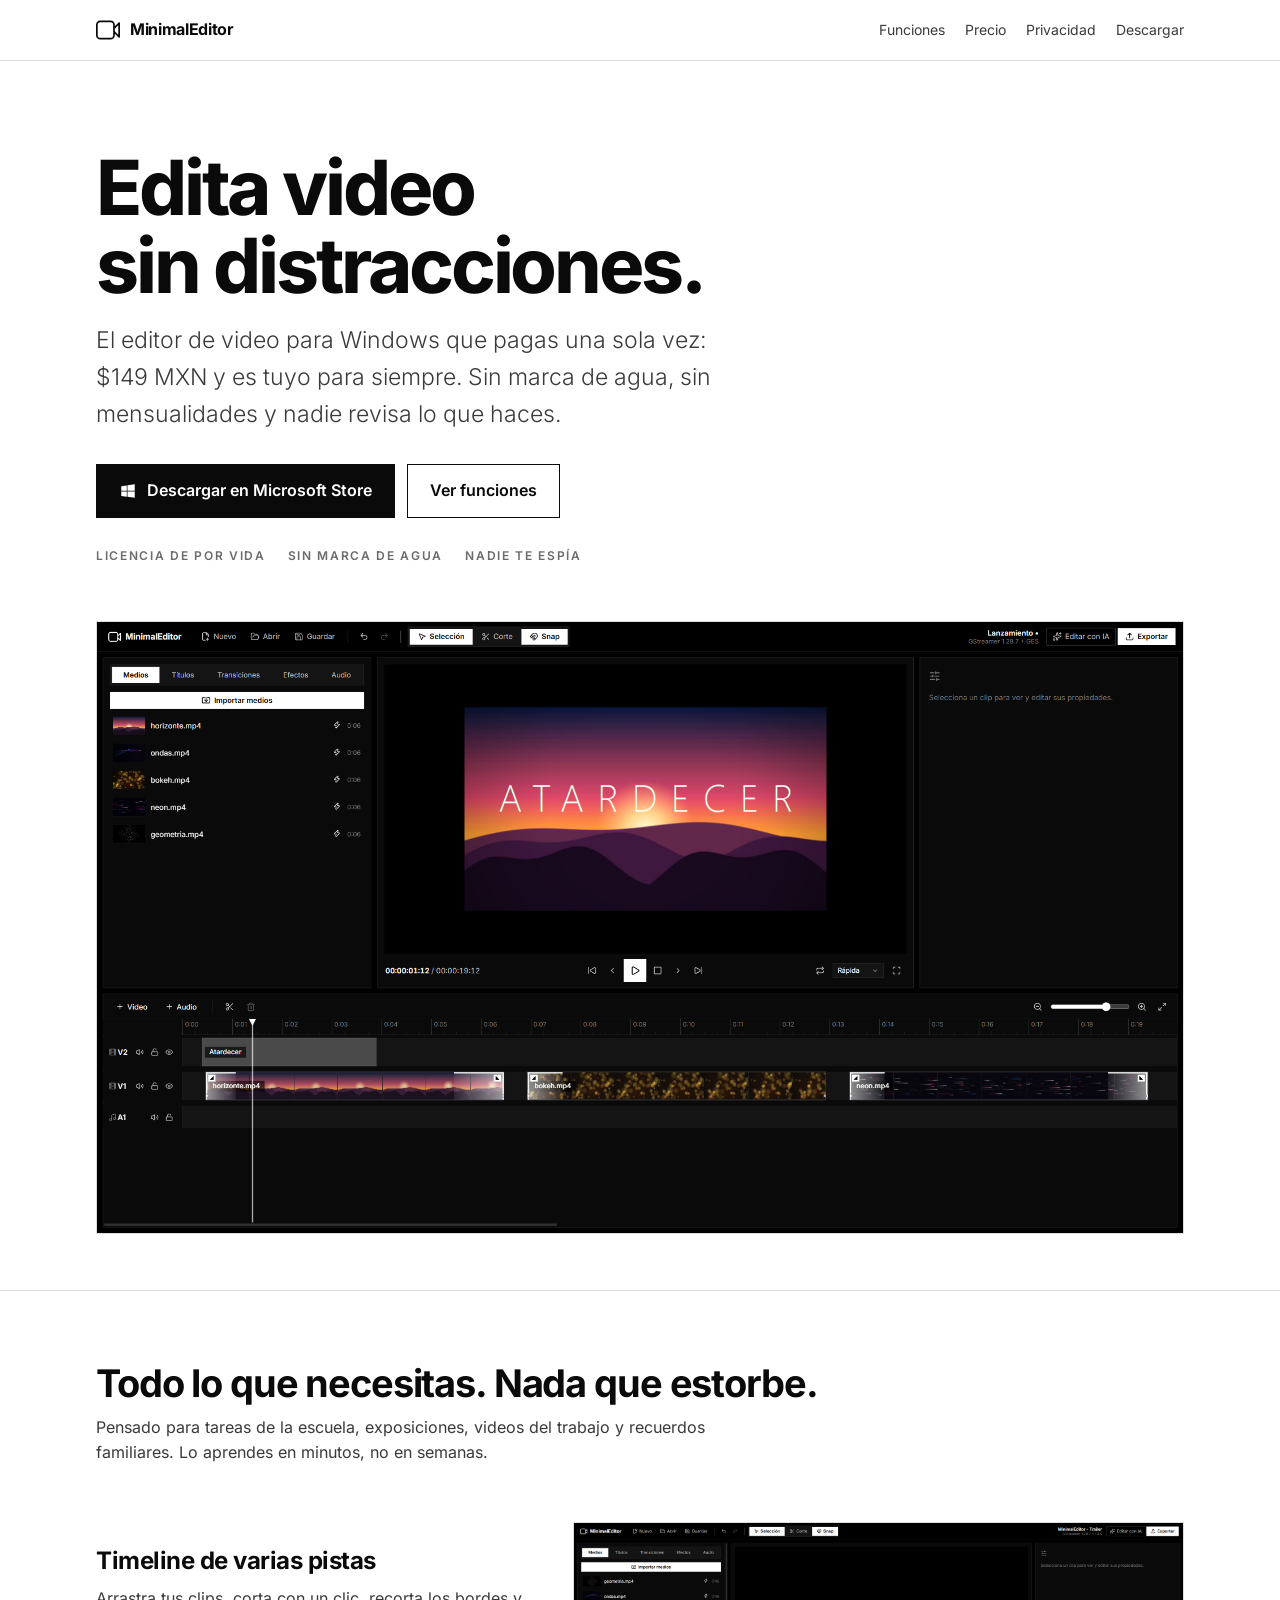
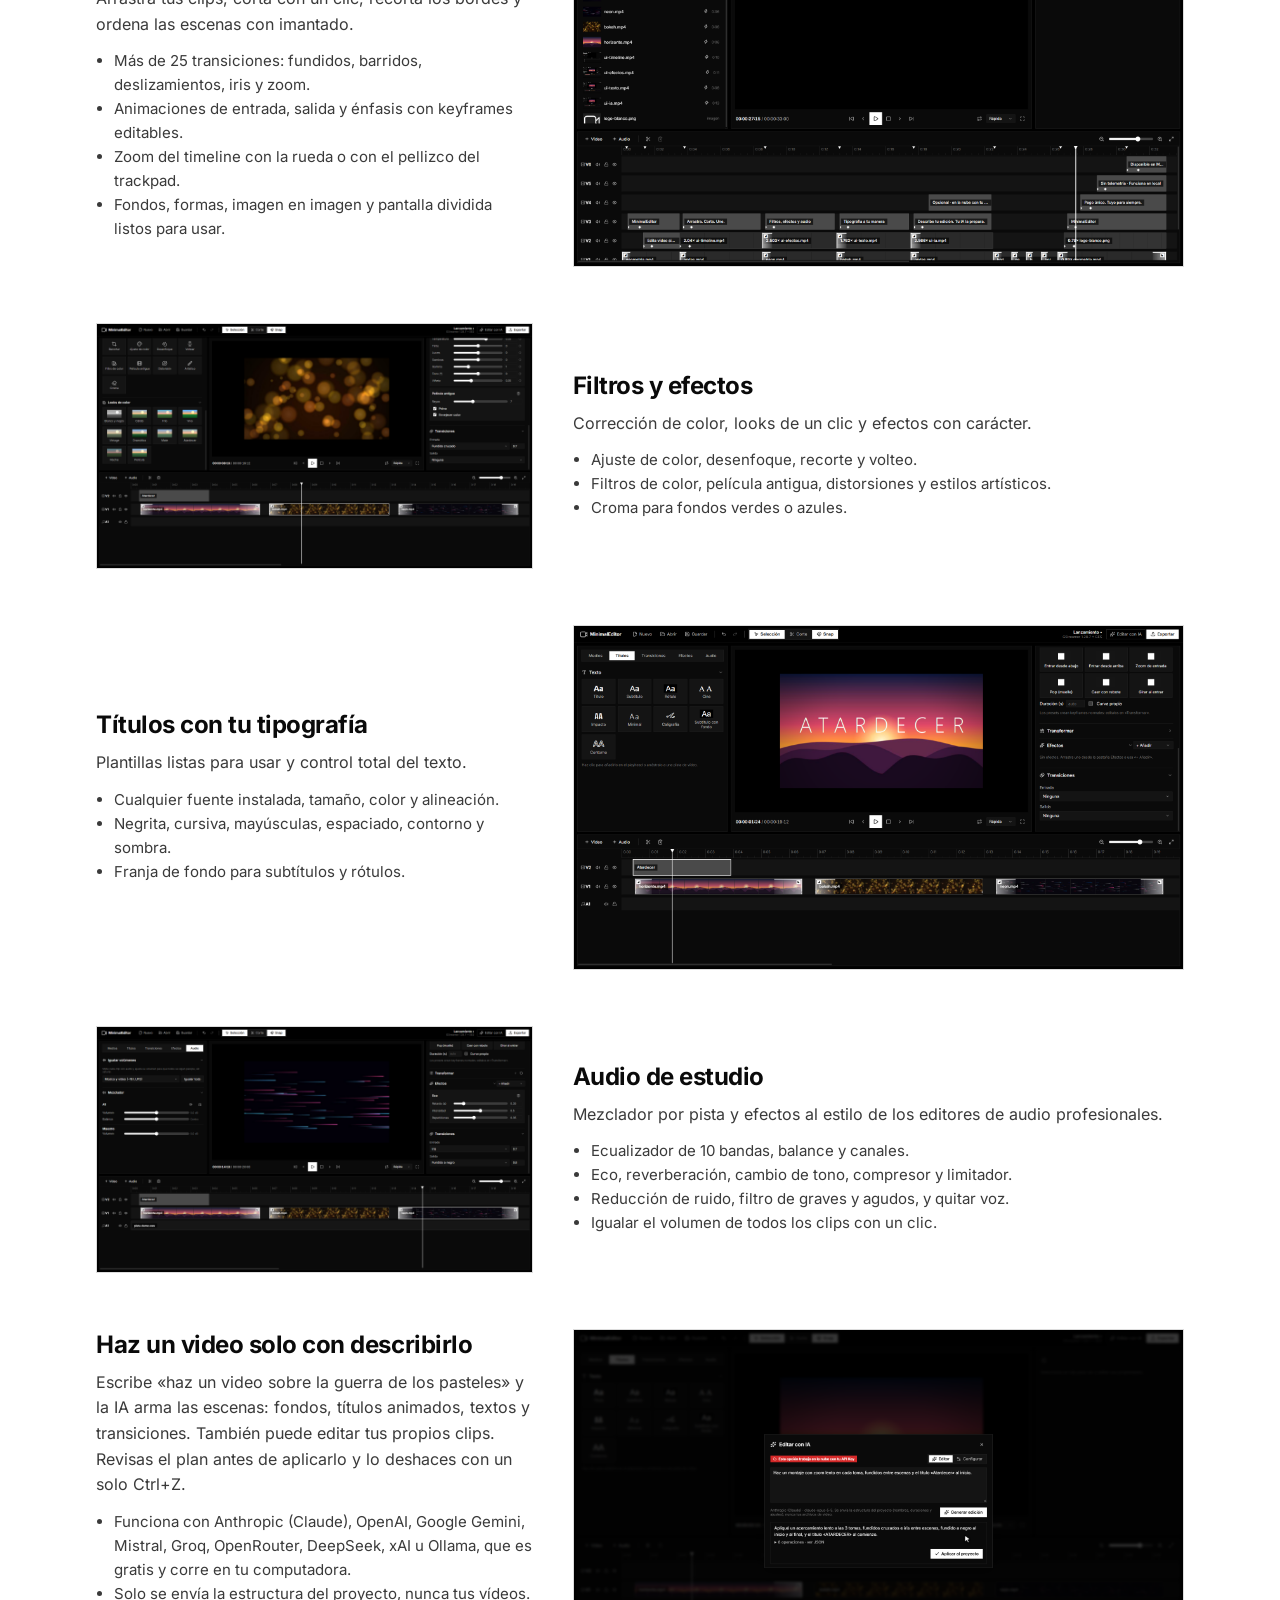
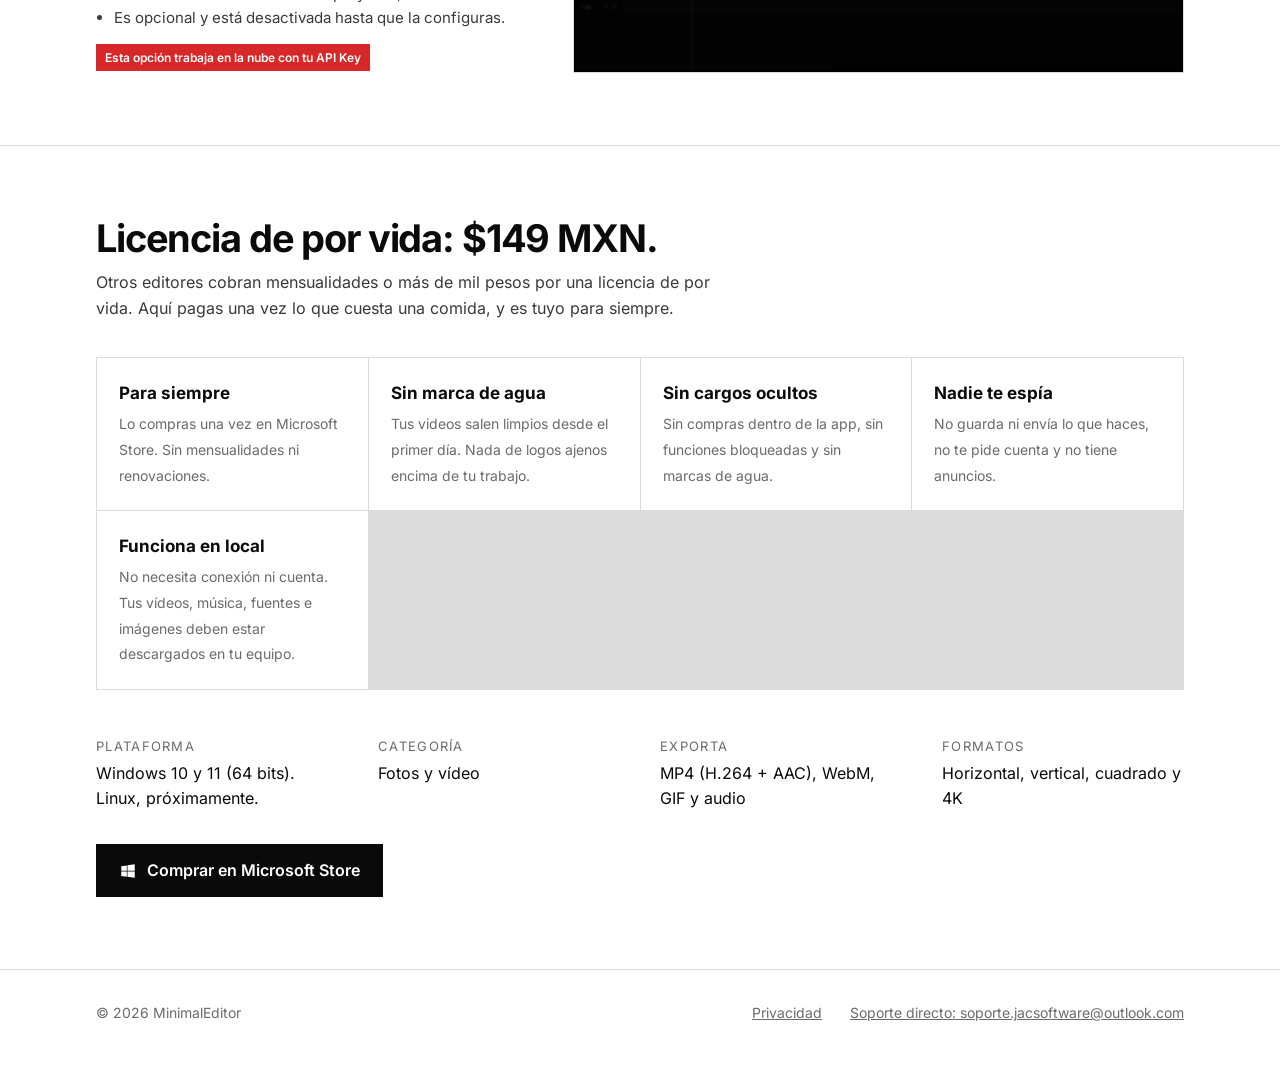
==== commit fcbd70c3: "feat: licencia de por vida, sin marca de agua y nuevas funciones" ====
--- a/index.html
+++ b/index.html
@@ -4,9 +4,9 @@
 <meta charset="utf-8">
 <meta name="viewport" content="width=device-width, initial-scale=1">
 <title>MinimalEditor · Editor de vídeo</title>
-<meta name="description" content="MinimalEditor: editor de vídeo minimalista para Windows. Pago único, tuyo para siempre. Sin telemetría, sin compras dentro de la app y funciona en local.">
+<meta name="description" content="MinimalEditor: editor de video para Windows. Licencia de por vida por $149 MXN, sin marca de agua, sin suscripciones y nadie te espía. Todo se queda en tu computadora.">
 <meta property="og:title" content="MinimalEditor · Edita vídeo sin distracciones">
-<meta property="og:description" content="Pago único, tuyo para siempre. Sin telemetría. Funciona en local.">
+<meta property="og:description" content="Licencia de por vida por $149 MXN. Sin marca de agua. Nadie te espía.">
 <meta property="og:image" content="img/portada.png">
 <link rel="icon" href="img/icono.png">
 <link rel="stylesheet" href="estilos.css">
@@ -29,8 +29,8 @@
 
 <main>
   <div class="wrap hero">
-    <h1>Edita vídeo<br>sin distracciones.</h1>
-    <p class="lead">Un editor de vídeo minimalista para Windows: corta, une, añade títulos, transiciones, filtros y efectos de audio, y exporta en minutos. Todo en tu equipo.</p>
+    <h1>Edita video<br>sin distracciones.</h1>
+    <p class="lead">El editor de video para Windows que pagas una sola vez: $149 MXN y es tuyo para siempre. Sin marca de agua, sin mensualidades y nadie revisa lo que haces.</p>
     <div class="cta">
       <a class="btn primary" href="https://apps.microsoft.com/detail/9P6VSP68VXM4?hl=es-mx&amp;gl=MX">
         <svg viewBox="0 0 24 24" aria-hidden="true"><path d="M3 5.5 10.4 4.5v7H3zm0 13 7.4 1v-7H3zm8.3 1.1L21 21v-8.5h-9.7zm0-15.2v7.1H21V3z"/></svg>
@@ -39,9 +39,9 @@
       <a class="btn" href="#funciones">Ver funciones</a>
     </div>
     <ul class="promise">
-      <li>Pago único</li>
-      <li>Sin telemetría</li>
-      <li>Funciona en local</li>
+      <li>Licencia de por vida</li>
+      <li>Sin marca de agua</li>
+      <li>Nadie te espía</li>
     </ul>
     <img class="shot" src="img/02-editor.png" width="1920" height="1080" alt="Editor de MinimalEditor con la biblioteca de medios, la vista previa y un timeline con tres clips y un título">
   </div>
@@ -49,7 +49,7 @@
   <section id="funciones">
     <div class="wrap">
       <h2>Todo lo que necesitas. Nada que estorbe.</h2>
-      <p class="sub">Una interfaz en blanco y negro, sin menús escondidos ni ventanas que distraen.</p>
+      <p class="sub">Pensado para tareas de la escuela, exposiciones, videos del trabajo y recuerdos familiares. Lo aprendes en minutos, no en semanas.</p>
 
       <div class="feature">
         <div class="text">
@@ -59,6 +59,7 @@
             <li>Más de 25 transiciones: fundidos, barridos, deslizamientos, iris y zoom.</li>
             <li>Animaciones de entrada, salida y énfasis con keyframes editables.</li>
             <li>Zoom del timeline con la rueda o con el pellizco del trackpad.</li>
+            <li>Fondos, formas, imagen en imagen y pantalla dividida listos para usar.</li>
           </ul>
         </div>
         <img class="shot" src="img/07-timeline.png" width="1920" height="1080" alt="Timeline con varias pistas de vídeo, títulos, transiciones y marcadores" loading="lazy">
@@ -106,10 +107,10 @@
 
       <div class="feature">
         <div class="text">
-          <h3>Editar con IA, si quieres</h3>
-          <p>Describe con palabras la edición que buscas y tu propia IA la prepara. Revisas el plan antes de aplicarlo y lo deshaces con un solo Ctrl+Z.</p>
+          <h3>Haz un video solo con describirlo</h3>
+          <p>Escribe «haz un video sobre la guerra de los pasteles» y la IA arma las escenas: fondos, títulos animados, textos y transiciones. También puede editar tus propios clips. Revisas el plan antes de aplicarlo y lo deshaces con un solo Ctrl+Z.</p>
           <ul>
-            <li>Funciona con Anthropic (Claude), OpenAI, Google Gemini, Mistral, Groq, OpenRouter, DeepSeek, xAI u Ollama.</li>
+            <li>Funciona con Anthropic (Claude), OpenAI, Google Gemini, Mistral, Groq, OpenRouter, DeepSeek, xAI u Ollama, que es gratis y corre en tu computadora.</li>
             <li>Solo se envía la estructura del proyecto, nunca tus vídeos.</li>
             <li>Es opcional y está desactivada hasta que la configuras.</li>
           </ul>
@@ -122,12 +123,13 @@
 
   <section id="precio">
     <div class="wrap">
-      <h2>Pago único. Tuyo para siempre.</h2>
-      <p class="sub">$149 MXN en México. Sin suscripciones, sin cargos ocultos y sin compras dentro de la app.</p>
+      <h2>Licencia de por vida: $149 MXN.</h2>
+      <p class="sub">Otros editores cobran mensualidades o más de mil pesos por una licencia de por vida. Aquí pagas una vez lo que cuesta una comida, y es tuyo para siempre.</p>
       <div class="facts">
-        <div class="fact"><strong>Pago único</strong><span>Lo compras una vez en Microsoft Store y es tuyo para siempre.</span></div>
+        <div class="fact"><strong>Para siempre</strong><span>Lo compras una vez en Microsoft Store. Sin mensualidades ni renovaciones.</span></div>
+        <div class="fact"><strong>Sin marca de agua</strong><span>Tus videos salen limpios desde el primer día. Nada de logos ajenos encima de tu trabajo.</span></div>
         <div class="fact"><strong>Sin cargos ocultos</strong><span>Sin compras dentro de la app, sin funciones bloqueadas y sin marcas de agua.</span></div>
-        <div class="fact"><strong>Sin telemetría</strong><span>No mide tu uso ni envía estadísticas o informes de errores.</span></div>
+        <div class="fact"><strong>Nadie te espía</strong><span>No guarda ni envía lo que haces, no te pide cuenta y no tiene anuncios.</span></div>
         <div class="fact"><strong>Funciona en local</strong><span>No necesita conexión ni cuenta. Tus vídeos, música, fuentes e imágenes deben estar descargados en tu equipo.</span></div>
       </div>
       <dl class="specs">
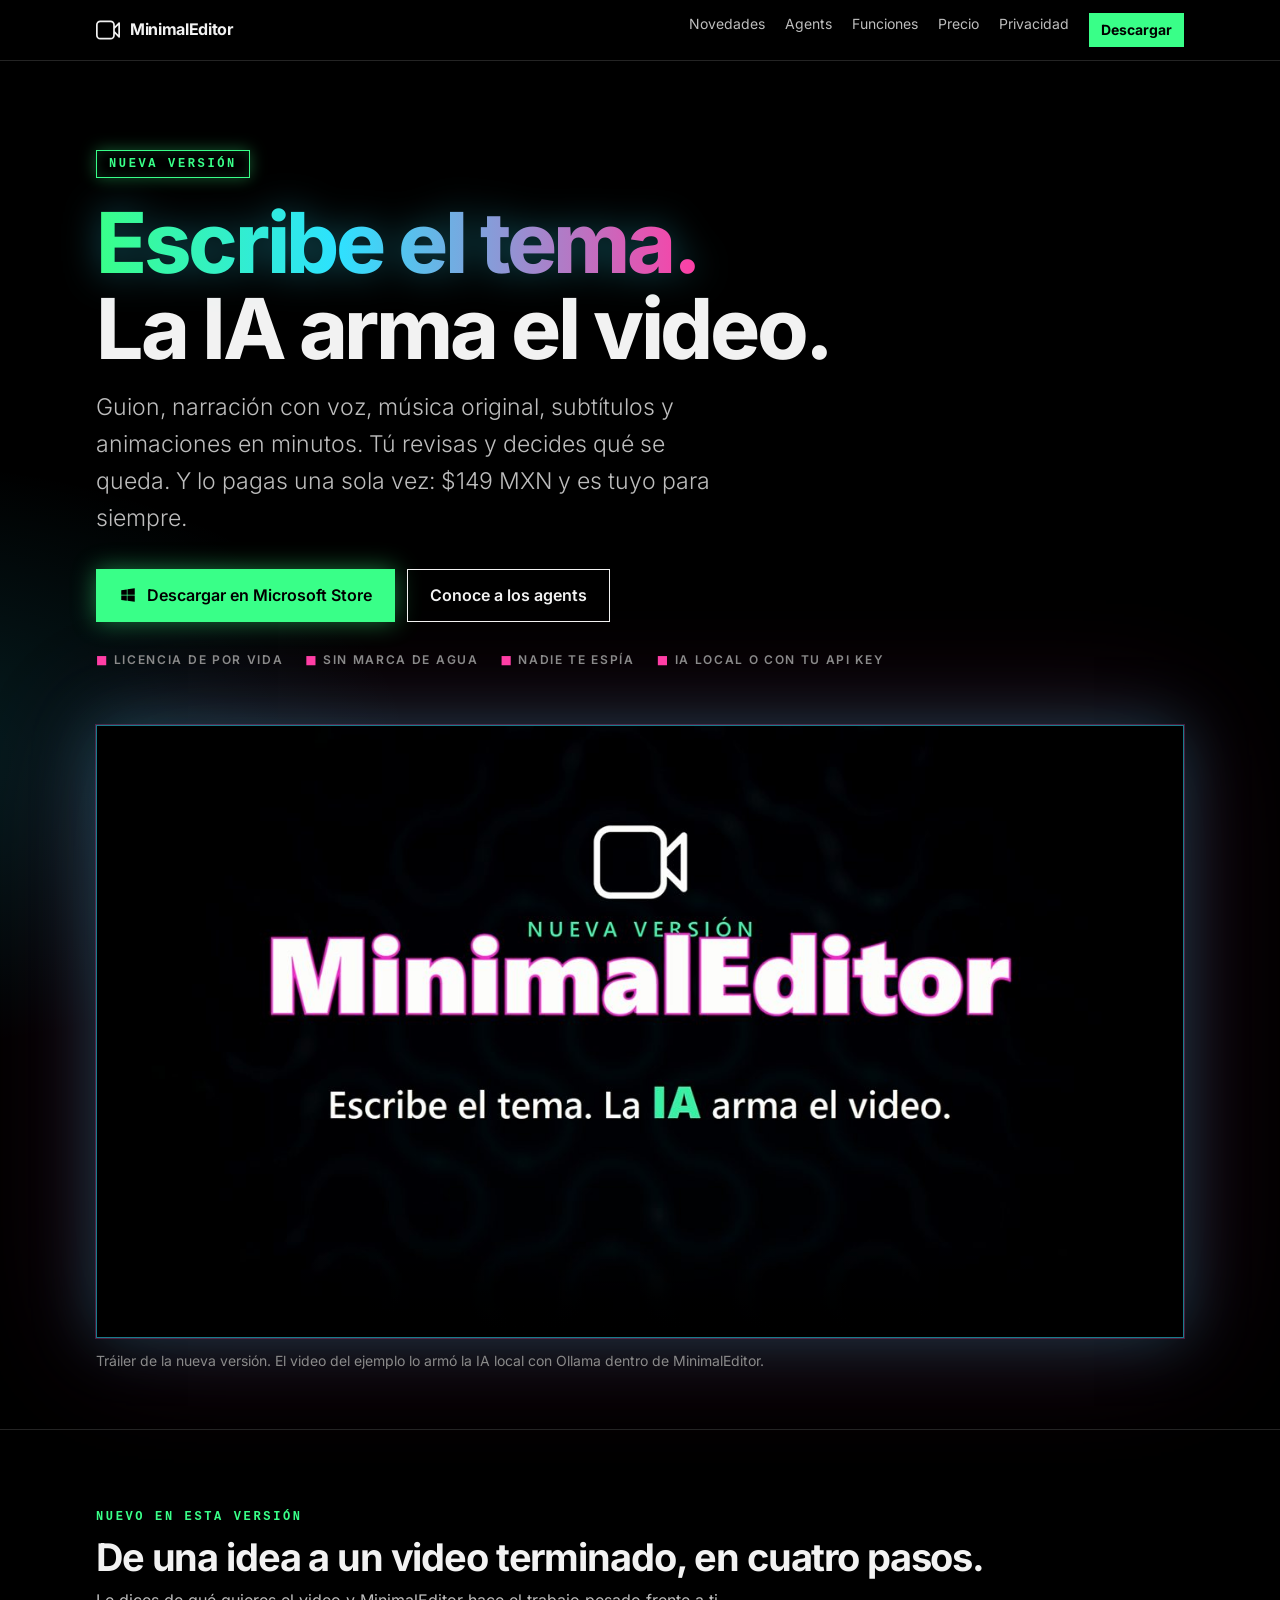
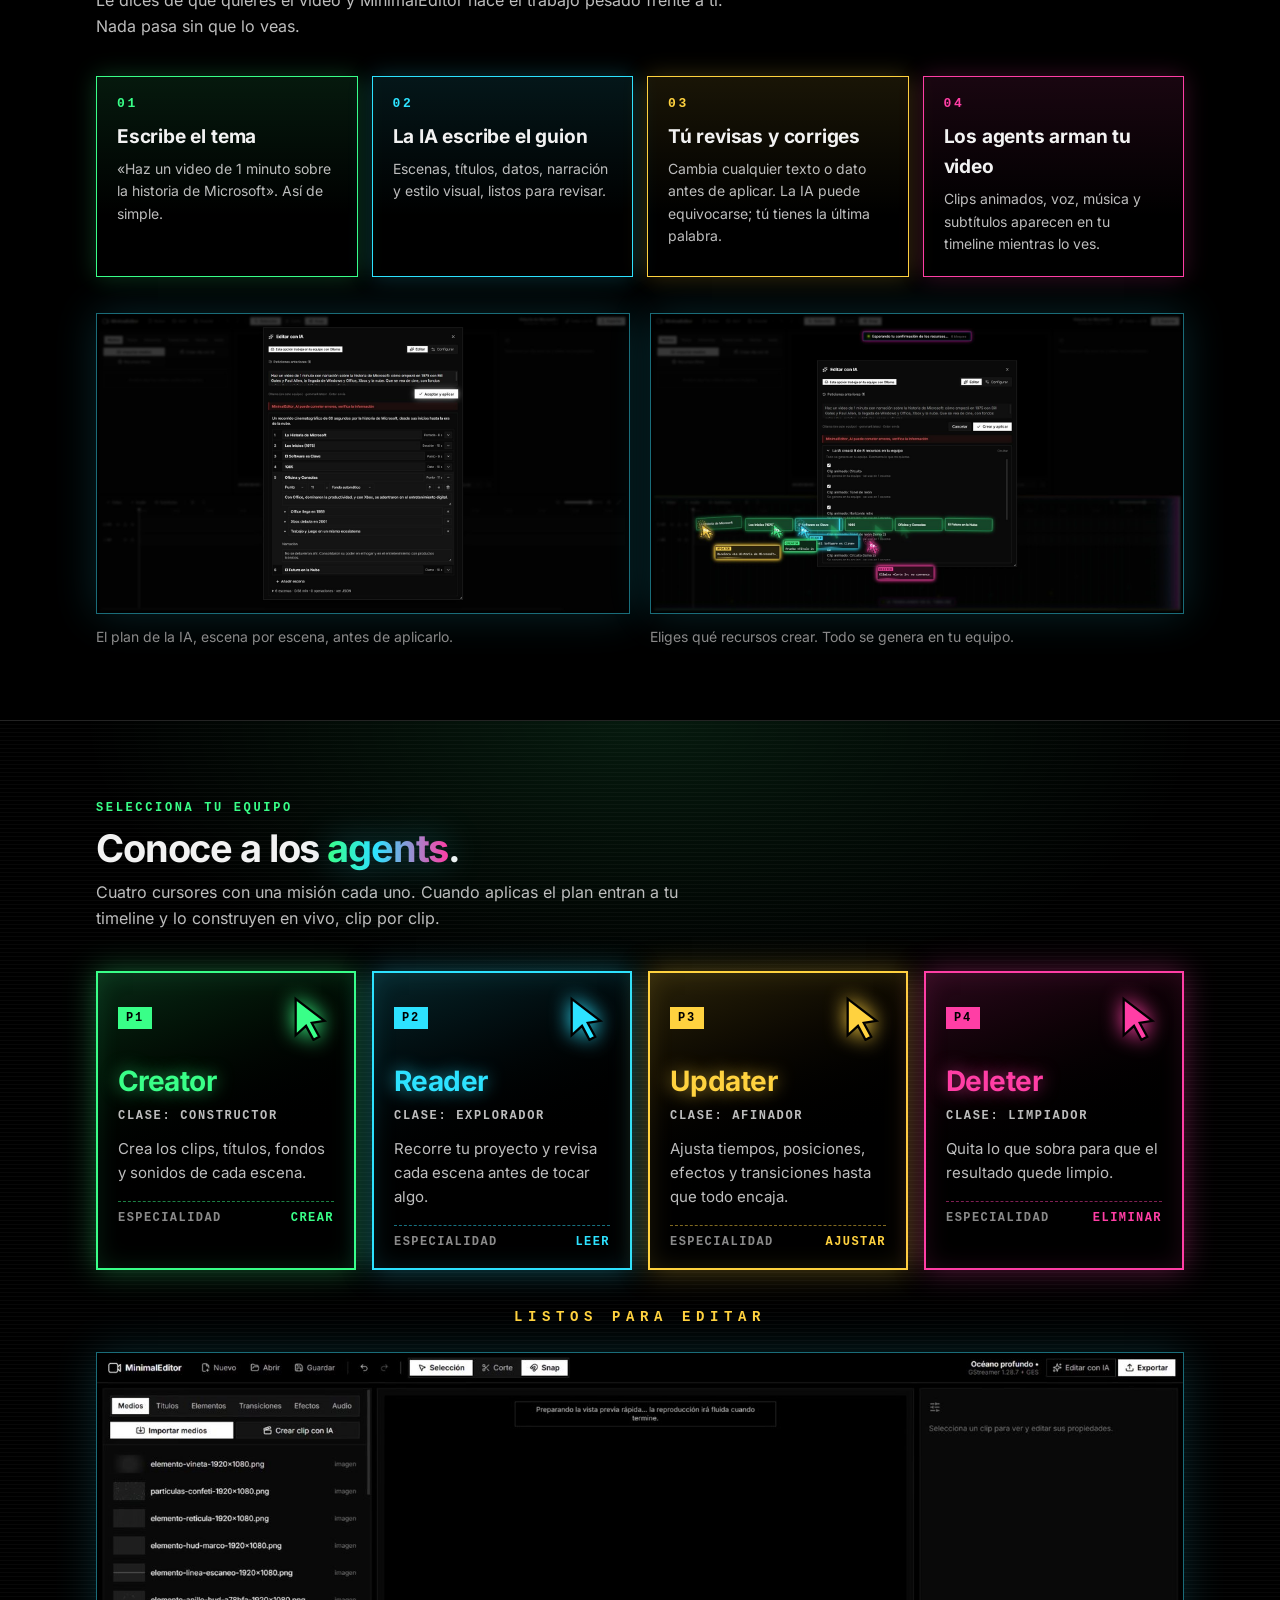
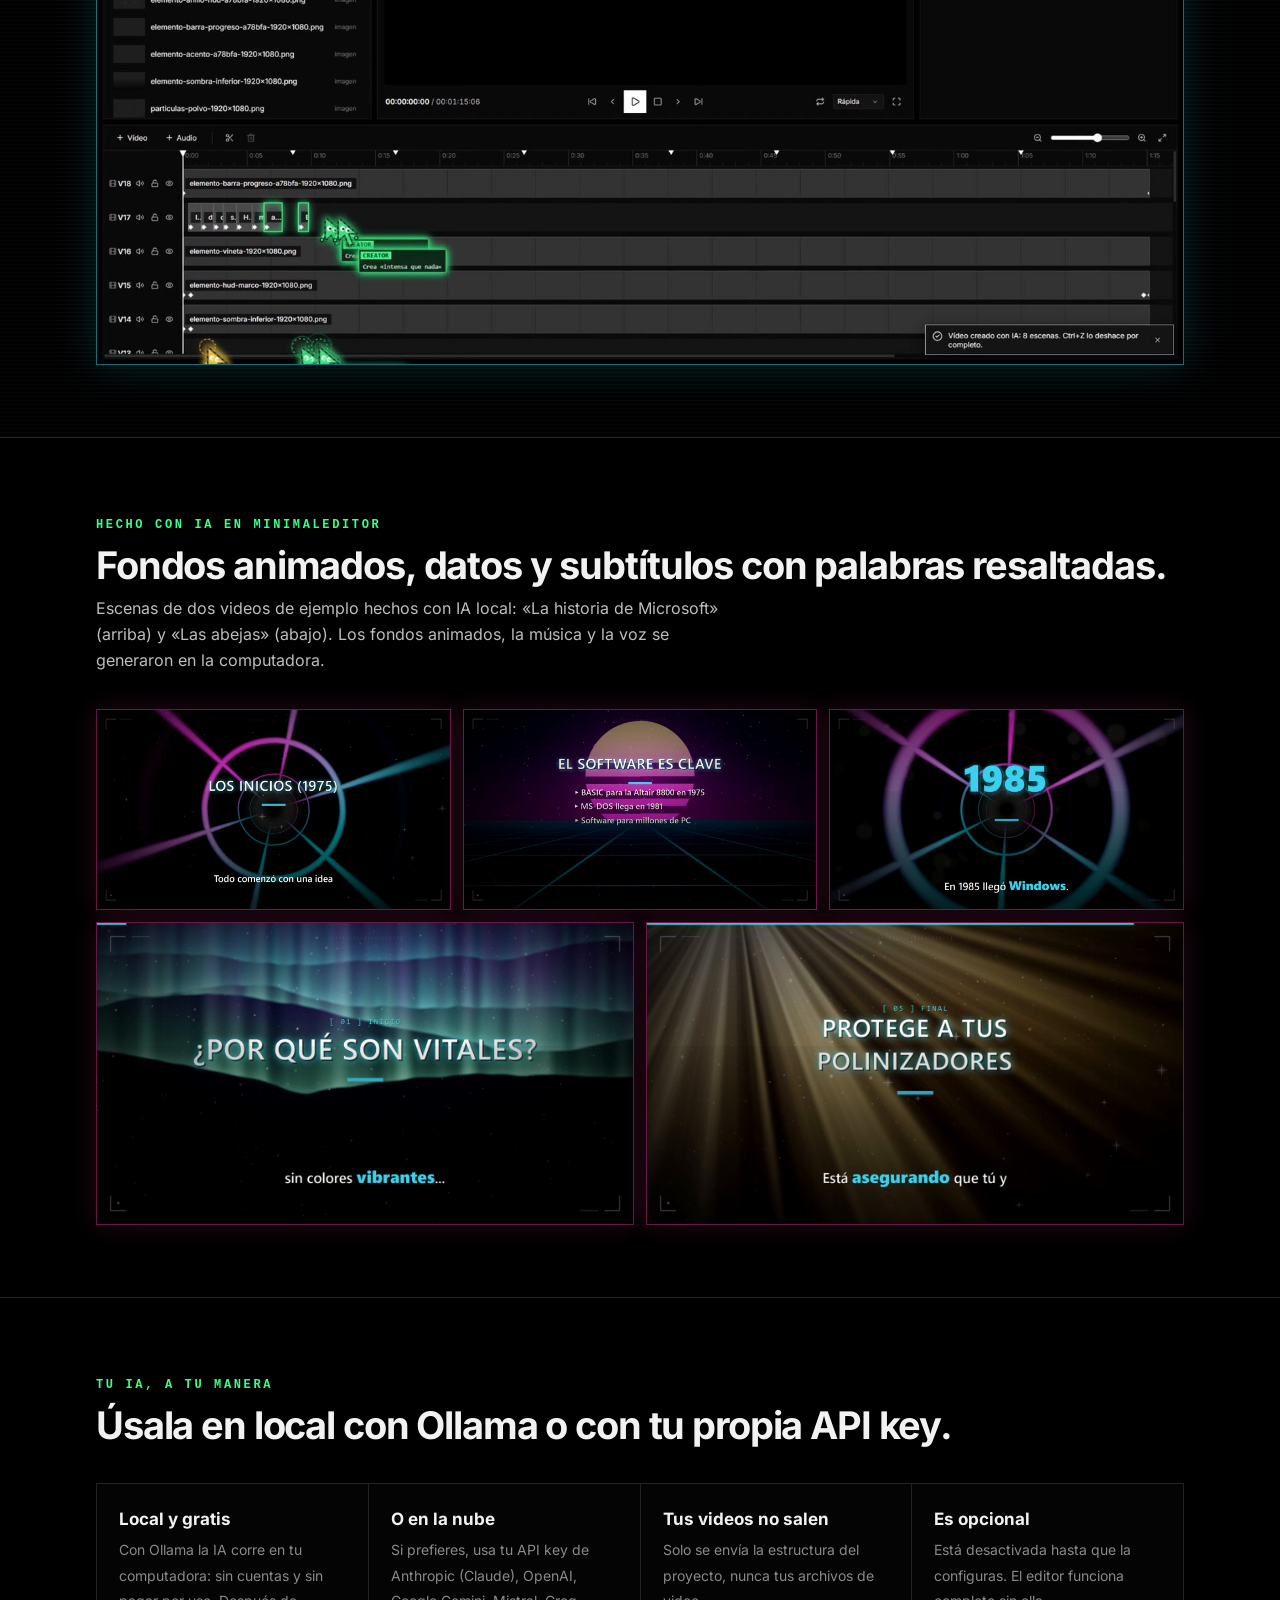
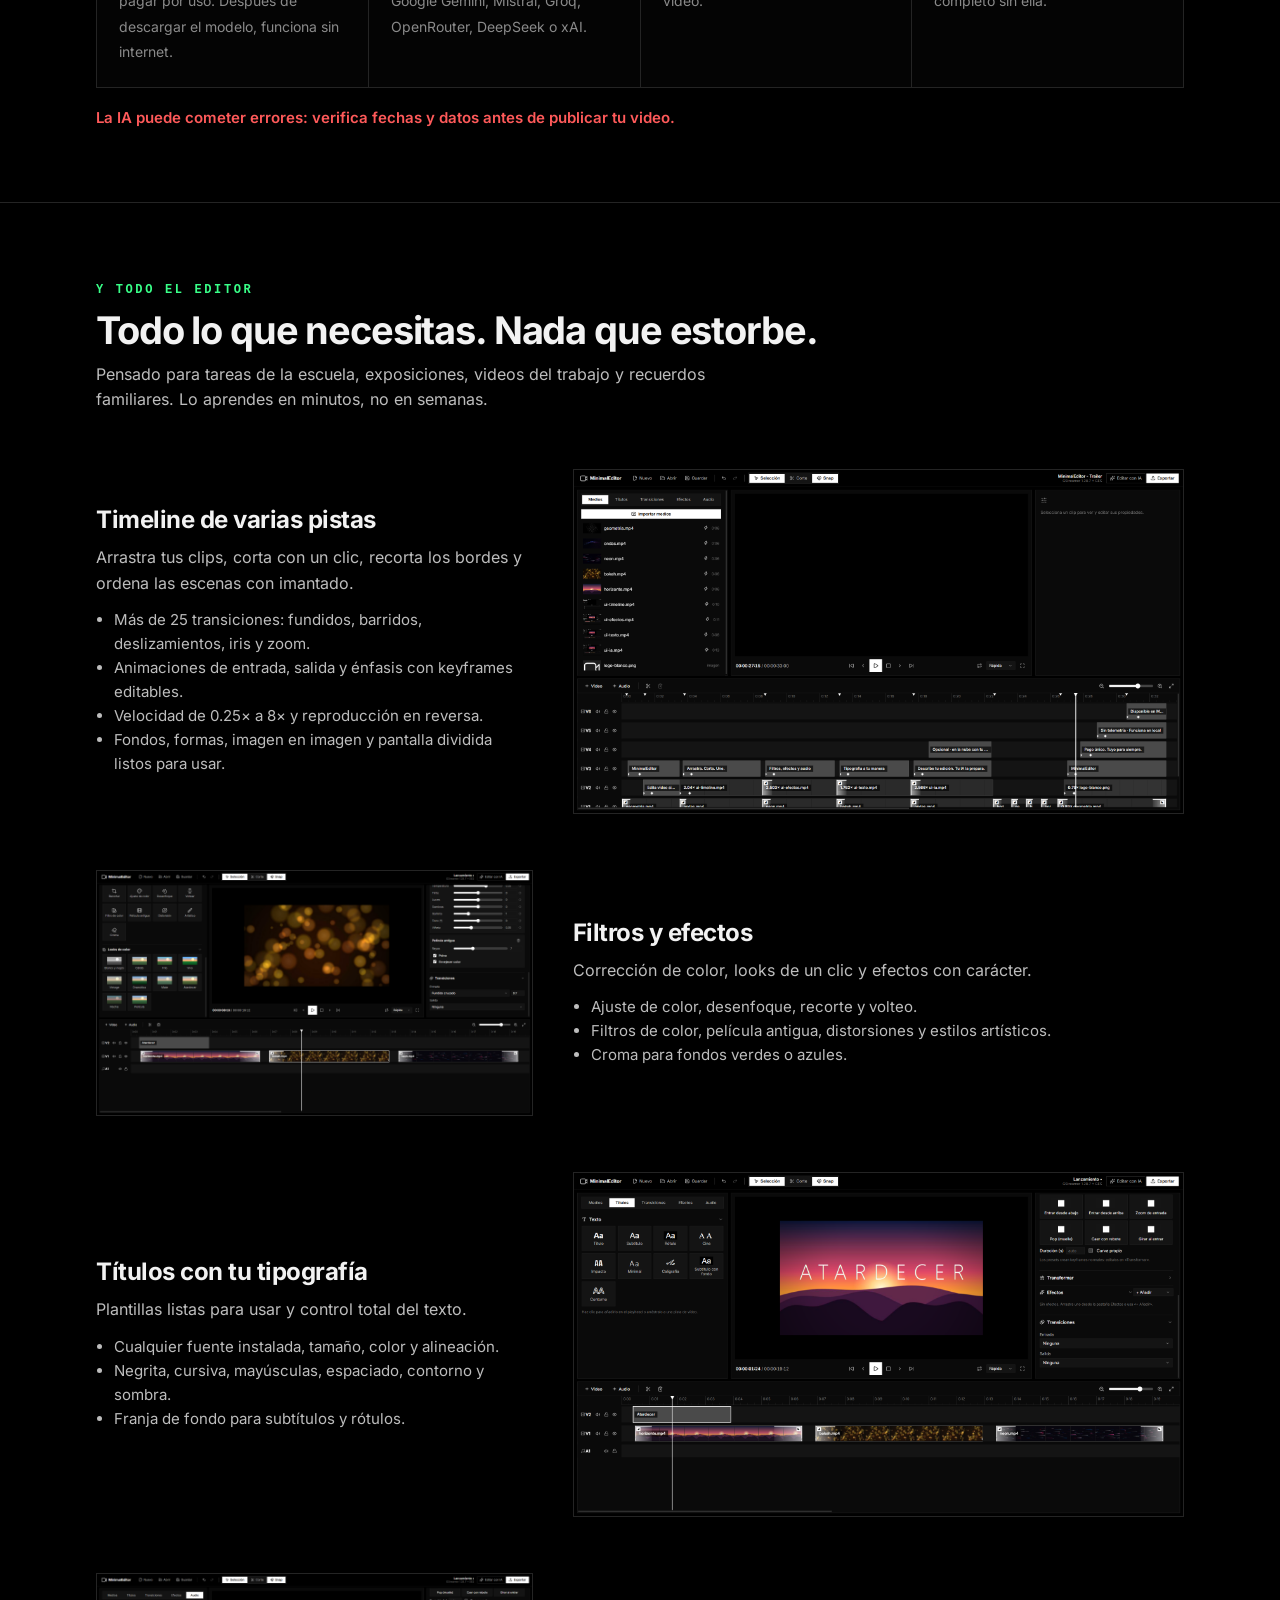
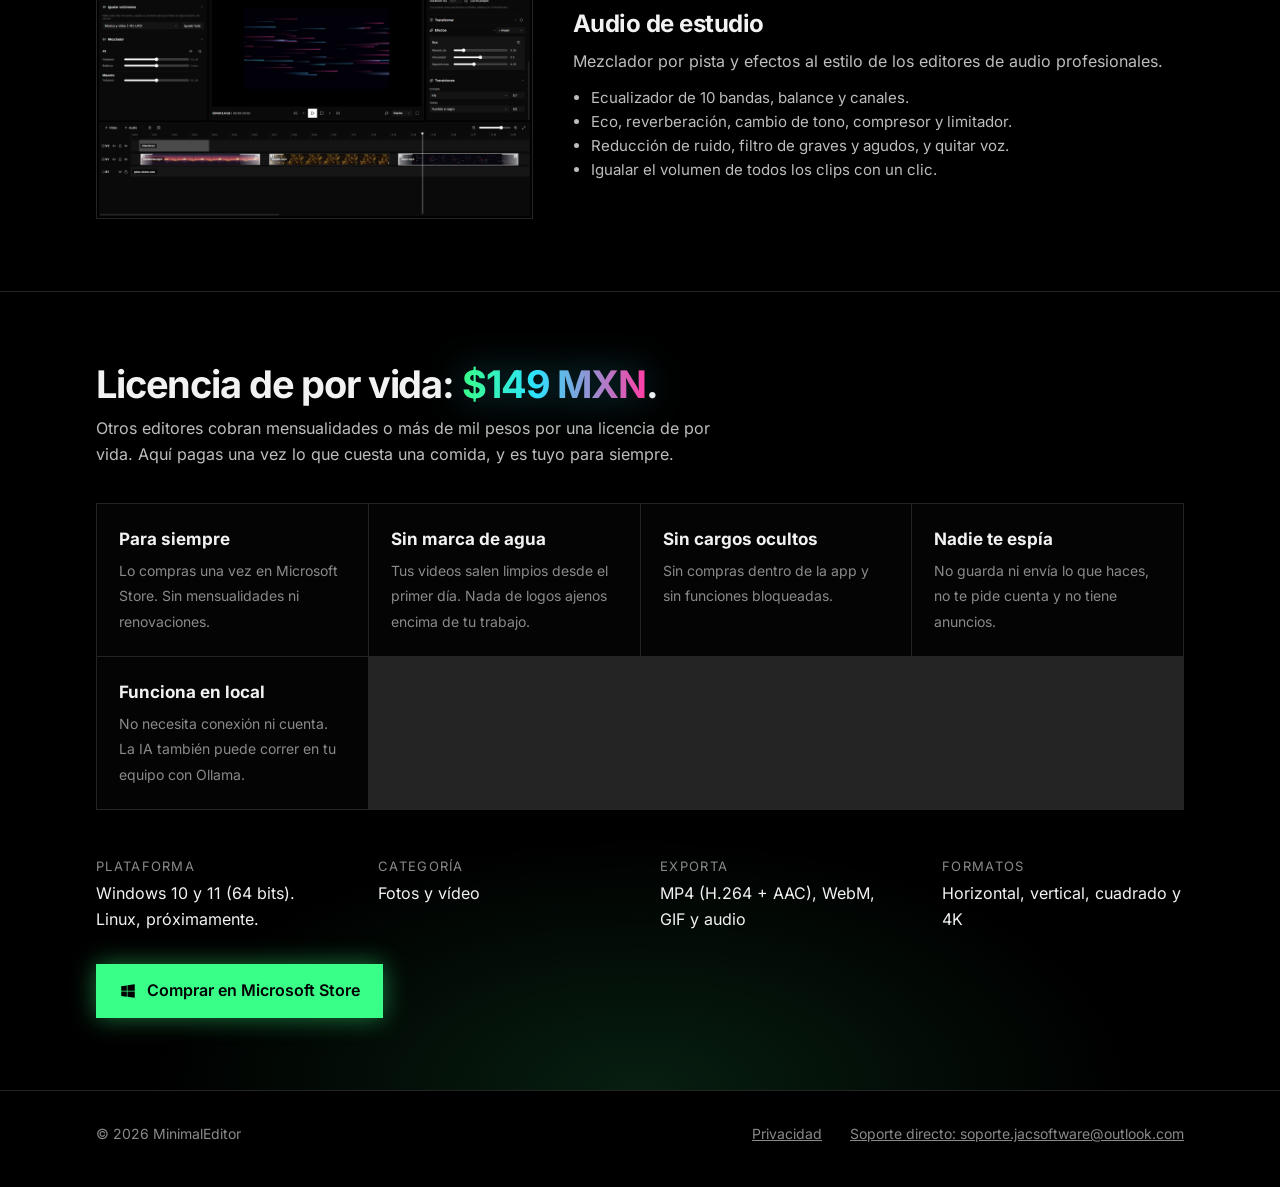
==== commit 6148ebd4: "feat: página de la nueva versión con tráiler, agents y diseño neón - Tráiler de la nueva versión en " ====
--- a/index.html
+++ b/index.html
@@ -1,17 +1,17 @@
 <!doctype html>
-<html lang="es">
+<html lang="es" data-theme="dark">
 <head>
 <meta charset="utf-8">
 <meta name="viewport" content="width=device-width, initial-scale=1">
-<title>MinimalEditor · Editor de vídeo</title>
-<meta name="description" content="MinimalEditor: editor de video para Windows. Licencia de por vida por $149 MXN, sin marca de agua, sin suscripciones y nadie te espía. Todo se queda en tu computadora.">
-<meta property="og:title" content="MinimalEditor · Edita vídeo sin distracciones">
-<meta property="og:description" content="Licencia de por vida por $149 MXN. Sin marca de agua. Nadie te espía.">
-<meta property="og:image" content="img/portada.png">
+<title>MinimalEditor · Editor de video con IA</title>
+<meta name="description" content="MinimalEditor: editor de video para Windows. Escribe el tema y la IA arma el video con guion, narración, música, subtítulos y animaciones. Licencia de por vida por $149 MXN, sin marca de agua y nadie te espía.">
+<meta property="og:title" content="MinimalEditor · Escribe el tema. La IA arma el video.">
+<meta property="og:description" content="Licencia de por vida por $149 MXN. Sin marca de agua. IA local con Ollama o con tu propia API key.">
+<meta property="og:image" content="video/trailer-v2-poster.jpg">
 <link rel="icon" href="img/icono.png">
 <link rel="stylesheet" href="estilos.css">
 </head>
-<body>
+<body class="neon">
 <header class="top">
   <div class="wrap">
     <a class="brand" href="./">
@@ -19,35 +19,133 @@
       MinimalEditor
     </a>
     <nav>
+      <a href="#novedades" class="hide-sm">Novedades</a>
+      <a href="#agents" class="hide-sm">Agents</a>
       <a href="#funciones" class="hide-sm">Funciones</a>
       <a href="#precio" class="hide-sm">Precio</a>
       <a href="privacidad/">Privacidad</a>
-      <a href="https://apps.microsoft.com/detail/9P6VSP68VXM4?hl=es-mx&amp;gl=MX">Descargar</a>
+      <a class="nav-buy" href="https://apps.microsoft.com/detail/9P6VSP68VXM4?hl=es-mx&amp;gl=MX">Descargar</a>
     </nav>
   </div>
 </header>
 
 <main>
-  <div class="wrap hero">
-    <h1>Edita video<br>sin distracciones.</h1>
-    <p class="lead">El editor de video para Windows que pagas una sola vez: $149 MXN y es tuyo para siempre. Sin marca de agua, sin mensualidades y nadie revisa lo que haces.</p>
+  <div class="wrap hero hero-v2">
+    <span class="badge">Nueva versión</span>
+    <h1><span class="glow-text">Escribe el tema.</span><br>La IA arma el video.</h1>
+    <p class="lead">Guion, narración con voz, música original, subtítulos y animaciones en minutos. Tú revisas y decides qué se queda. Y lo pagas una sola vez: $149 MXN y es tuyo para siempre.</p>
     <div class="cta">
-      <a class="btn primary" href="https://apps.microsoft.com/detail/9P6VSP68VXM4?hl=es-mx&amp;gl=MX">
+      <a class="btn primary neon-btn" href="https://apps.microsoft.com/detail/9P6VSP68VXM4?hl=es-mx&amp;gl=MX">
         <svg viewBox="0 0 24 24" aria-hidden="true"><path d="M3 5.5 10.4 4.5v7H3zm0 13 7.4 1v-7H3zm8.3 1.1L21 21v-8.5h-9.7zm0-15.2v7.1H21V3z"/></svg>
         Descargar en Microsoft Store
       </a>
-      <a class="btn" href="#funciones">Ver funciones</a>
+      <a class="btn" href="#agents">Conoce a los agents</a>
     </div>
     <ul class="promise">
       <li>Licencia de por vida</li>
       <li>Sin marca de agua</li>
       <li>Nadie te espía</li>
+      <li>IA local o con tu API key</li>
     </ul>
-    <img class="shot" src="img/02-editor.png" width="1920" height="1080" alt="Editor de MinimalEditor con la biblioteca de medios, la vista previa y un timeline con tres clips y un título">
+    <figure class="trailer">
+      <video controls playsinline preload="metadata" poster="video/trailer-v2-poster.jpg" width="1280" height="720">
+        <source src="video/trailer-v2.mp4" type="video/mp4">
+        <a href="video/trailer-v2.mp4">Ver el tráiler</a>
+      </video>
+      <figcaption>Tráiler de la nueva versión. El video del ejemplo lo armó la IA local con Ollama dentro de MinimalEditor.</figcaption>
+    </figure>
   </div>
 
+  <section id="novedades" class="steps-section">
+    <div class="wrap">
+      <span class="kicker">Nuevo en esta versión</span>
+      <h2>De una idea a un video terminado, en cuatro pasos.</h2>
+      <p class="sub">Le dices de qué quieres el video y MinimalEditor hace el trabajo pesado frente a ti. Nada pasa sin que lo veas.</p>
+      <ol class="steps">
+        <li class="step c-green"><b>01</b><strong>Escribe el tema</strong><span>«Haz un video de 1 minuto sobre la historia de Microsoft». Así de simple.</span></li>
+        <li class="step c-cyan"><b>02</b><strong>La IA escribe el guion</strong><span>Escenas, títulos, datos, narración y estilo visual, listos para revisar.</span></li>
+        <li class="step c-yellow"><b>03</b><strong>Tú revisas y corriges</strong><span>Cambia cualquier texto o dato antes de aplicar. La IA puede equivocarse; tú tienes la última palabra.</span></li>
+        <li class="step c-pink"><b>04</b><strong>Los agents arman tu video</strong><span>Clips animados, voz, música y subtítulos aparecen en tu timeline mientras lo ves.</span></li>
+      </ol>
+      <div class="duo">
+        <figure><img class="shot glow-frame" src="img/v2-plan-ia.jpg" width="1600" height="900" alt="Ventana Editar con IA con el plan de seis escenas sobre la historia de Microsoft, listo para revisar" loading="lazy"><figcaption>El plan de la IA, escena por escena, antes de aplicarlo.</figcaption></figure>
+        <figure><img class="shot glow-frame" src="img/v2-recursos-agents.jpg" width="1600" height="900" alt="Panel de recursos que creará la IA y los agents trabajando en el timeline" loading="lazy"><figcaption>Eliges qué recursos crear. Todo se genera en tu equipo.</figcaption></figure>
+      </div>
+    </div>
+  </section>
+
+  <section id="agents" class="agents-section">
+    <div class="wrap">
+      <span class="kicker">Selecciona tu equipo</span>
+      <h2>Conoce a los <span class="glow-text">agents</span>.</h2>
+      <p class="sub">Cuatro cursores con una misión cada uno. Cuando aplicas el plan entran a tu timeline y lo construyen en vivo, clip por clip.</p>
+      <div class="roster">
+        <article class="agent" style="--c:#39FF88">
+          <header><span class="player">P1</span><svg class="cursor" viewBox="0 0 24 24" aria-hidden="true"><path d="M4 2l15 11.5-6.6 1.1 3.9 7.2-3 1.6-3.9-7.3L4 21z"/></svg></header>
+          <h3>Creator</h3>
+          <p class="role">Clase: constructor</p>
+          <p>Crea los clips, títulos, fondos y sonidos de cada escena.</p>
+          <dl class="stats"><dt>Especialidad</dt><dd>Crear</dd></dl>
+        </article>
+        <article class="agent" style="--c:#2DE2FF">
+          <header><span class="player">P2</span><svg class="cursor" viewBox="0 0 24 24" aria-hidden="true"><path d="M4 2l15 11.5-6.6 1.1 3.9 7.2-3 1.6-3.9-7.3L4 21z"/></svg></header>
+          <h3>Reader</h3>
+          <p class="role">Clase: explorador</p>
+          <p>Recorre tu proyecto y revisa cada escena antes de tocar algo.</p>
+          <dl class="stats"><dt>Especialidad</dt><dd>Leer</dd></dl>
+        </article>
+        <article class="agent" style="--c:#FFD23F">
+          <header><span class="player">P3</span><svg class="cursor" viewBox="0 0 24 24" aria-hidden="true"><path d="M4 2l15 11.5-6.6 1.1 3.9 7.2-3 1.6-3.9-7.3L4 21z"/></svg></header>
+          <h3>Updater</h3>
+          <p class="role">Clase: afinador</p>
+          <p>Ajusta tiempos, posiciones, efectos y transiciones hasta que todo encaja.</p>
+          <dl class="stats"><dt>Especialidad</dt><dd>Ajustar</dd></dl>
+        </article>
+        <article class="agent" style="--c:#FF3EA5">
+          <header><span class="player">P4</span><svg class="cursor" viewBox="0 0 24 24" aria-hidden="true"><path d="M4 2l15 11.5-6.6 1.1 3.9 7.2-3 1.6-3.9-7.3L4 21z"/></svg></header>
+          <h3>Deleter</h3>
+          <p class="role">Clase: limpiador</p>
+          <p>Quita lo que sobra para que el resultado quede limpio.</p>
+          <dl class="stats"><dt>Especialidad</dt><dd>Eliminar</dd></dl>
+        </article>
+      </div>
+      <p class="press-start">Listos para editar</p>
+      <img class="shot glow-frame wide" src="img/v2-agents-timeline.jpg" width="1600" height="900" alt="Los cuatro agents con sus colores neón trabajando sobre los clips del timeline" loading="lazy">
+    </div>
+  </section>
+
+  <section id="galeria" class="gallery-section">
+    <div class="wrap">
+      <span class="kicker">Hecho con IA en MinimalEditor</span>
+      <h2>Fondos animados, datos y subtítulos con palabras resaltadas.</h2>
+      <p class="sub">Escenas de dos videos de ejemplo hechos con IA local: «La historia de Microsoft» (arriba) y «Las abejas» (abajo). Los fondos animados, la música y la voz se generaron en la computadora.</p>
+      <div class="gallery">
+        <img src="img/v2-escena-inicios.jpg" width="1280" height="720" alt="Escena Los inicios (1975) con anillos de neón" loading="lazy">
+        <img src="img/v2-escena-software.jpg" width="1280" height="720" alt="Escena El software es clave con un sol retro y datos" loading="lazy">
+        <img src="img/v2-escena-1985.jpg" width="1280" height="720" alt="Escena con el dato 1985, la llegada de Windows" loading="lazy">
+        <img src="img/v2-escena-aurora.jpg" width="1280" height="720" alt="Escena con aurora boreal animada y subtítulo resaltado" loading="lazy">
+        <img src="img/v2-escena-rayos.jpg" width="1280" height="720" alt="Escena de cierre con rayos de luz dorados" loading="lazy">
+      </div>
+    </div>
+  </section>
+
+  <section id="ia" class="ai-section">
+    <div class="wrap">
+      <span class="kicker">Tu IA, a tu manera</span>
+      <h2>Úsala en local con Ollama o con tu propia API key.</h2>
+      <div class="facts">
+        <div class="fact"><strong>Local y gratis</strong><span>Con Ollama la IA corre en tu computadora: sin cuentas y sin pagar por uso. Después de descargar el modelo, funciona sin internet.</span></div>
+        <div class="fact"><strong>O en la nube</strong><span>Si prefieres, usa tu API key de Anthropic (Claude), OpenAI, Google Gemini, Mistral, Groq, OpenRouter, DeepSeek o xAI.</span></div>
+        <div class="fact"><strong>Tus videos no salen</strong><span>Solo se envía la estructura del proyecto, nunca tus archivos de video.</span></div>
+        <div class="fact"><strong>Es opcional</strong><span>Está desactivada hasta que la configuras. El editor funciona completo sin ella.</span></div>
+      </div>
+      <p class="warn-line">La IA puede cometer errores: verifica fechas y datos antes de publicar tu video.</p>
+    </div>
+  </section>
+
   <section id="funciones">
     <div class="wrap">
+      <span class="kicker">Y todo el editor</span>
       <h2>Todo lo que necesitas. Nada que estorbe.</h2>
       <p class="sub">Pensado para tareas de la escuela, exposiciones, videos del trabajo y recuerdos familiares. Lo aprendes en minutos, no en semanas.</p>
 
@@ -58,7 +156,7 @@
           <ul>
             <li>Más de 25 transiciones: fundidos, barridos, deslizamientos, iris y zoom.</li>
             <li>Animaciones de entrada, salida y énfasis con keyframes editables.</li>
-            <li>Zoom del timeline con la rueda o con el pellizco del trackpad.</li>
+            <li>Velocidad de 0.25× a 8× y reproducción en reversa.</li>
             <li>Fondos, formas, imagen en imagen y pantalla dividida listos para usar.</li>
           </ul>
         </div>
@@ -104,33 +202,19 @@
         </div>
         <img class="shot" src="img/06-audio.png" width="1920" height="1080" alt="Pestaña de audio con el mezclador por pista y el ecualizador del clip" loading="lazy">
       </div>
-
-      <div class="feature">
-        <div class="text">
-          <h3>Haz un video solo con describirlo</h3>
-          <p>Escribe «haz un video sobre la guerra de los pasteles» y la IA arma las escenas: fondos, títulos animados, textos y transiciones. También puede editar tus propios clips. Revisas el plan antes de aplicarlo y lo deshaces con un solo Ctrl+Z.</p>
-          <ul>
-            <li>Funciona con Anthropic (Claude), OpenAI, Google Gemini, Mistral, Groq, OpenRouter, DeepSeek, xAI u Ollama, que es gratis y corre en tu computadora.</li>
-            <li>Solo se envía la estructura del proyecto, nunca tus vídeos.</li>
-            <li>Es opcional y está desactivada hasta que la configuras.</li>
-          </ul>
-          <span class="cloud">Esta opción trabaja en la nube con tu API Key</span>
-        </div>
-        <img class="shot" src="img/05-editar-con-ia.png" width="1920" height="1080" alt="Ventana Editar con IA con una petición escrita y el plan de edición propuesto" loading="lazy">
-      </div>
-    </div>
-  </section>
-
-  <section id="precio">
-    <div class="wrap">
-      <h2>Licencia de por vida: $149 MXN.</h2>
+    </div>
+  </section>
+
+  <section id="precio" class="price-section">
+    <div class="wrap">
+      <h2>Licencia de por vida: <span class="glow-text">$149 MXN</span>.</h2>
       <p class="sub">Otros editores cobran mensualidades o más de mil pesos por una licencia de por vida. Aquí pagas una vez lo que cuesta una comida, y es tuyo para siempre.</p>
       <div class="facts">
         <div class="fact"><strong>Para siempre</strong><span>Lo compras una vez en Microsoft Store. Sin mensualidades ni renovaciones.</span></div>
         <div class="fact"><strong>Sin marca de agua</strong><span>Tus videos salen limpios desde el primer día. Nada de logos ajenos encima de tu trabajo.</span></div>
-        <div class="fact"><strong>Sin cargos ocultos</strong><span>Sin compras dentro de la app, sin funciones bloqueadas y sin marcas de agua.</span></div>
+        <div class="fact"><strong>Sin cargos ocultos</strong><span>Sin compras dentro de la app y sin funciones bloqueadas.</span></div>
         <div class="fact"><strong>Nadie te espía</strong><span>No guarda ni envía lo que haces, no te pide cuenta y no tiene anuncios.</span></div>
-        <div class="fact"><strong>Funciona en local</strong><span>No necesita conexión ni cuenta. Tus vídeos, música, fuentes e imágenes deben estar descargados en tu equipo.</span></div>
+        <div class="fact"><strong>Funciona en local</strong><span>No necesita conexión ni cuenta. La IA también puede correr en tu equipo con Ollama.</span></div>
       </div>
       <dl class="specs">
         <div><dt>Plataforma</dt><dd>Windows 10 y 11 (64 bits). Linux, próximamente.</dd></div>
@@ -139,7 +223,7 @@
         <div><dt>Formatos</dt><dd>Horizontal, vertical, cuadrado y 4K</dd></div>
       </dl>
       <div class="cta">
-        <a class="btn primary" href="https://apps.microsoft.com/detail/9P6VSP68VXM4?hl=es-mx&amp;gl=MX">
+        <a class="btn primary neon-btn" href="https://apps.microsoft.com/detail/9P6VSP68VXM4?hl=es-mx&amp;gl=MX">
           <svg viewBox="0 0 24 24" aria-hidden="true"><path d="M3 5.5 10.4 4.5v7H3zm0 13 7.4 1v-7H3zm8.3 1.1L21 21v-8.5h-9.7zm0-15.2v7.1H21V3z"/></svg>
           Comprar en Microsoft Store
         </a>
--- a/estilos.css
+++ b/estilos.css
@@ -386,3 +386,342 @@
     padding: 56px 0;
   }
 }
+
+.neon {
+  --green: #39ff88;
+  --cyan: #2de2ff;
+  --yellow: #ffd23f;
+  --pink: #ff3ea5;
+  background:
+    radial-gradient(1200px 600px at 85% -10%, rgba(255, 62, 165, 0.16), transparent 60%),
+    radial-gradient(900px 500px at -10% 10%, rgba(45, 226, 255, 0.14), transparent 60%),
+    #000000;
+}
+
+.neon .top {
+  background: rgba(0, 0, 0, 0.82);
+  backdrop-filter: blur(10px);
+}
+
+.neon .top nav a.nav-buy {
+  color: #000000;
+  background: var(--green);
+  padding: 6px 12px;
+  font-weight: 700;
+}
+
+.neon .top nav a.nav-buy:hover {
+  box-shadow: 0 0 18px rgba(57, 255, 136, 0.6);
+}
+
+.glow-text {
+  background: linear-gradient(90deg, var(--green), var(--cyan) 40%, var(--pink));
+  -webkit-background-clip: text;
+  background-clip: text;
+  color: transparent;
+  filter: drop-shadow(0 0 18px rgba(45, 226, 255, 0.35));
+}
+
+.badge,
+.kicker {
+  display: inline-block;
+  font: 600 12px/1 ui-monospace, "Cascadia Mono", Consolas, monospace;
+  text-transform: uppercase;
+  letter-spacing: 0.22em;
+  color: var(--green);
+}
+
+.badge {
+  border: 1px solid var(--green);
+  padding: 7px 12px;
+  margin-bottom: 22px;
+  box-shadow: 0 0 16px rgba(57, 255, 136, 0.35), inset 0 0 12px rgba(57, 255, 136, 0.15);
+}
+
+.kicker {
+  margin-bottom: 14px;
+}
+
+.hero-v2 h1 {
+  font-size: clamp(42px, 7.4vw, 84px);
+}
+
+.neon-btn {
+  background: var(--green);
+  border-color: var(--green);
+  color: #000000;
+  box-shadow: 0 0 24px rgba(57, 255, 136, 0.45);
+  transition: box-shadow 0.2s ease, transform 0.2s ease;
+}
+
+.btn.primary.neon-btn {
+  background: var(--green);
+  color: #000000;
+}
+
+.neon-btn:hover {
+  box-shadow: 0 0 36px rgba(57, 255, 136, 0.75);
+  transform: translateY(-1px);
+}
+
+.neon .promise li::before {
+  content: "\25A0  ";
+  color: var(--pink);
+}
+
+.trailer {
+  margin: 56px 0 0;
+}
+
+.trailer video {
+  display: block;
+  width: 100%;
+  height: auto;
+  background: #000000;
+  border: 1px solid rgba(45, 226, 255, 0.55);
+  box-shadow: 0 0 0 1px rgba(255, 62, 165, 0.25), 0 0 60px rgba(45, 226, 255, 0.25), 0 0 120px rgba(255, 62, 165, 0.18);
+}
+
+.trailer figcaption,
+.duo figcaption {
+  color: var(--dim);
+  font-size: 14px;
+  margin-top: 12px;
+}
+
+.glow-frame {
+  border-color: rgba(45, 226, 255, 0.45);
+  box-shadow: 0 0 40px rgba(45, 226, 255, 0.16);
+}
+
+.steps {
+  list-style: none;
+  padding: 0;
+  margin: 36px 0 0;
+  display: grid;
+  grid-template-columns: repeat(auto-fit, minmax(230px, 1fr));
+  gap: 14px;
+}
+
+.step {
+  --c: #39ff88;
+  border: 1px solid var(--c);
+  background: linear-gradient(180deg, color-mix(in srgb, var(--c) 10%, transparent), transparent 70%);
+  padding: 20px;
+  box-shadow: 0 0 22px color-mix(in srgb, var(--c) 22%, transparent);
+}
+
+.step b {
+  display: block;
+  font: 700 13px/1 ui-monospace, "Cascadia Mono", Consolas, monospace;
+  color: var(--c);
+  letter-spacing: 0.2em;
+  margin-bottom: 12px;
+}
+
+.step strong {
+  display: block;
+  font-size: 19px;
+  letter-spacing: -0.01em;
+}
+
+.step span {
+  display: block;
+  color: var(--text-2);
+  font-size: 14px;
+  margin-top: 6px;
+}
+
+.c-green { --c: #39ff88; }
+.c-cyan { --c: #2de2ff; }
+.c-yellow { --c: #ffd23f; }
+.c-pink { --c: #ff3ea5; }
+
+.duo {
+  display: grid;
+  grid-template-columns: 1fr 1fr;
+  gap: 20px;
+  margin-top: 36px;
+}
+
+.duo figure {
+  margin: 0;
+}
+
+.agents-section {
+  background:
+    repeating-linear-gradient(0deg, rgba(255, 255, 255, 0.03) 0 1px, transparent 1px 4px),
+    radial-gradient(800px 400px at 50% 0%, rgba(57, 255, 136, 0.1), transparent 70%);
+}
+
+.roster {
+  display: grid;
+  grid-template-columns: repeat(auto-fit, minmax(230px, 1fr));
+  gap: 16px;
+  margin-top: 40px;
+}
+
+.agent {
+  --c: #39ff88;
+  border: 2px solid var(--c);
+  background: linear-gradient(160deg, color-mix(in srgb, var(--c) 16%, #000000), #000000 65%);
+  padding: 22px 20px 20px;
+  box-shadow: 0 0 28px color-mix(in srgb, var(--c) 35%, transparent), inset 0 0 24px color-mix(in srgb, var(--c) 12%, transparent);
+  transition: transform 0.2s ease, box-shadow 0.2s ease;
+}
+
+.agent:hover {
+  transform: translateY(-4px);
+  box-shadow: 0 0 44px color-mix(in srgb, var(--c) 60%, transparent), inset 0 0 30px color-mix(in srgb, var(--c) 20%, transparent);
+}
+
+.agent header {
+  display: flex;
+  align-items: center;
+  justify-content: space-between;
+}
+
+.agent .player {
+  font: 700 12px/1 ui-monospace, "Cascadia Mono", Consolas, monospace;
+  color: #000000;
+  background: var(--c);
+  padding: 5px 8px;
+  letter-spacing: 0.15em;
+}
+
+.agent .cursor {
+  width: 46px;
+  height: 46px;
+  fill: var(--c);
+  stroke: #000000;
+  stroke-width: 1.2;
+  filter: drop-shadow(0 0 10px var(--c));
+  animation: hover-cursor 2.4s ease-in-out infinite;
+}
+
+.agent:nth-child(2) .cursor { animation-delay: -0.6s; }
+.agent:nth-child(3) .cursor { animation-delay: -1.2s; }
+.agent:nth-child(4) .cursor { animation-delay: -1.8s; }
+
+@keyframes hover-cursor {
+  0%, 100% { transform: translate(0, 0); }
+  50% { transform: translate(-4px, -6px); }
+}
+
+.agent h3 {
+  font-size: 28px;
+  letter-spacing: -0.02em;
+  margin-top: 18px;
+  color: var(--c);
+  text-shadow: 0 0 18px color-mix(in srgb, var(--c) 70%, transparent);
+}
+
+.agent .role {
+  font: 600 12px/1.4 ui-monospace, "Cascadia Mono", Consolas, monospace;
+  text-transform: uppercase;
+  letter-spacing: 0.14em;
+  color: var(--text-2);
+  margin-top: 4px;
+}
+
+.agent > p:not(.role) {
+  color: var(--text-2);
+  font-size: 15px;
+  margin-top: 12px;
+}
+
+.agent .stats {
+  display: flex;
+  justify-content: space-between;
+  border-top: 1px dashed color-mix(in srgb, var(--c) 50%, transparent);
+  margin: 16px 0 0;
+  padding-top: 10px;
+  font: 600 12px/1 ui-monospace, "Cascadia Mono", Consolas, monospace;
+  text-transform: uppercase;
+  letter-spacing: 0.12em;
+}
+
+.agent .stats dt {
+  color: var(--dim);
+}
+
+.agent .stats dd {
+  margin: 0;
+  color: var(--c);
+}
+
+.press-start {
+  text-align: center;
+  font: 700 14px/1 ui-monospace, "Cascadia Mono", Consolas, monospace;
+  letter-spacing: 0.4em;
+  text-transform: uppercase;
+  color: var(--yellow);
+  margin: 40px 0 28px;
+  animation: blink 1.4s steps(2, start) infinite;
+}
+
+@keyframes blink {
+  to { visibility: hidden; }
+}
+
+.shot.wide {
+  width: 100%;
+}
+
+.gallery {
+  display: grid;
+  grid-template-columns: repeat(6, 1fr);
+  gap: 12px;
+  margin-top: 36px;
+}
+
+.gallery img {
+  grid-column: span 2;
+  border: 1px solid rgba(255, 62, 165, 0.4);
+  box-shadow: 0 0 26px rgba(255, 62, 165, 0.14);
+}
+
+.gallery img:nth-child(4),
+.gallery img:nth-child(5) {
+  grid-column: span 3;
+}
+
+.warn-line {
+  margin-top: 18px;
+  color: #ff5a5a;
+  font-weight: 600;
+  font-size: 15px;
+}
+
+.neon .fact {
+  background: rgba(0, 0, 0, 0.88);
+}
+
+.price-section {
+  background: radial-gradient(700px 360px at 50% 100%, rgba(57, 255, 136, 0.12), transparent 70%);
+}
+
+@media (max-width: 760px) {
+  .duo {
+    grid-template-columns: 1fr;
+  }
+  .gallery {
+    grid-template-columns: 1fr;
+  }
+  .gallery img,
+  .gallery img:nth-child(4),
+  .gallery img:nth-child(5) {
+    grid-column: auto;
+  }
+}
+
+@media (prefers-reduced-motion: reduce) {
+  .agent .cursor,
+  .press-start {
+    animation: none;
+  }
+  .agent,
+  .neon-btn {
+    transition: none;
+  }
+}
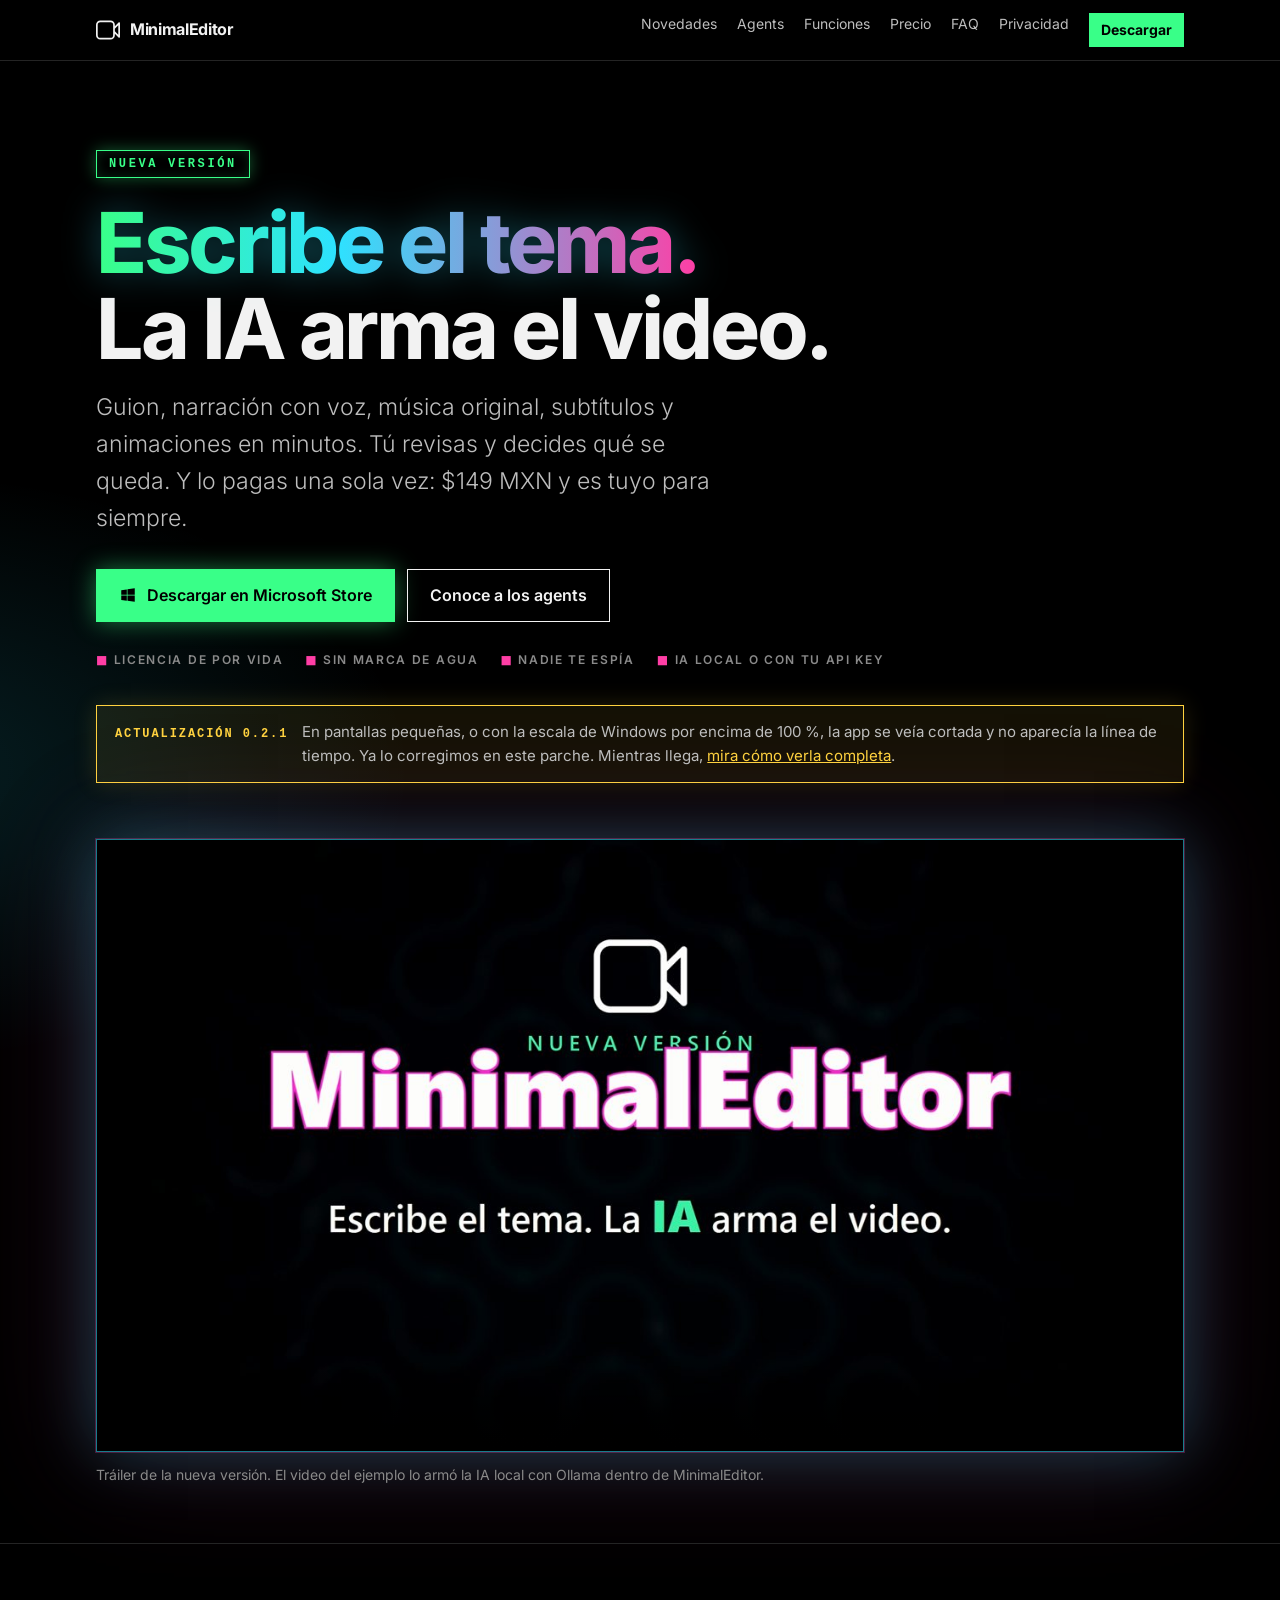
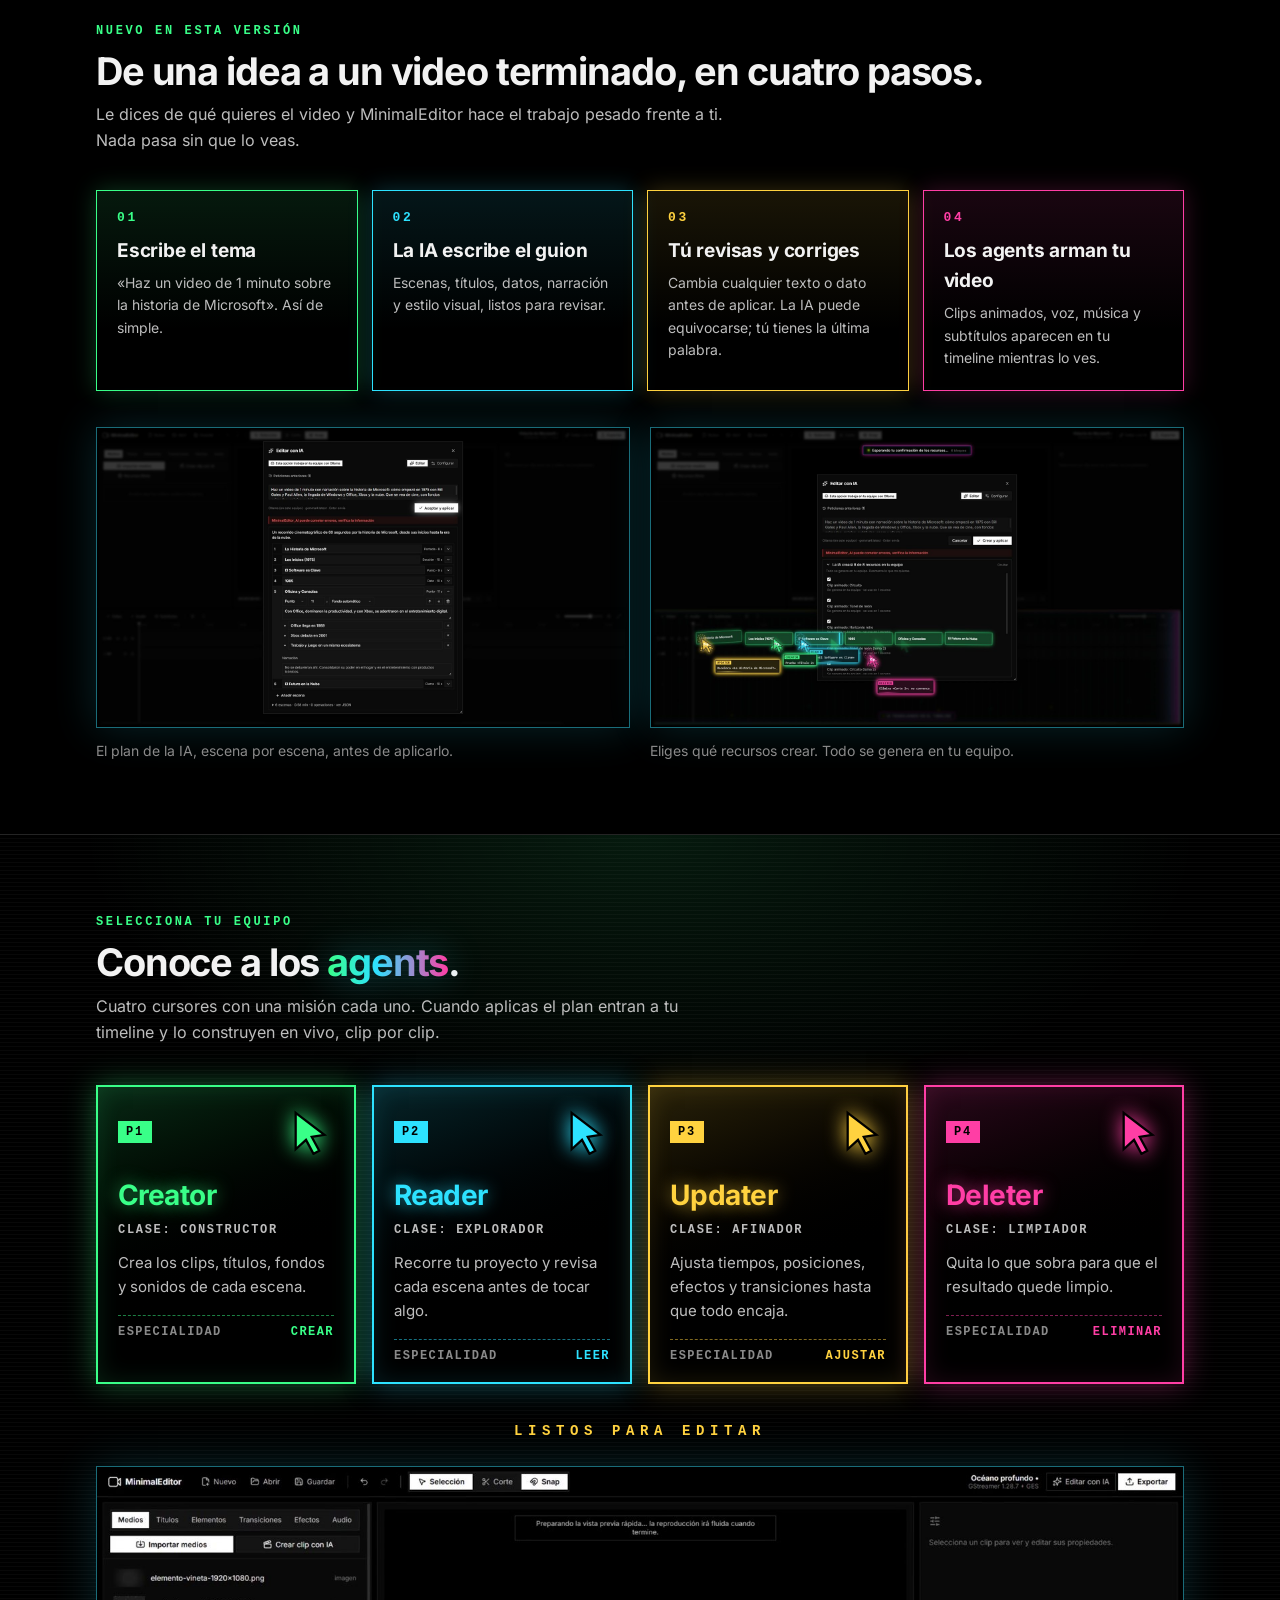
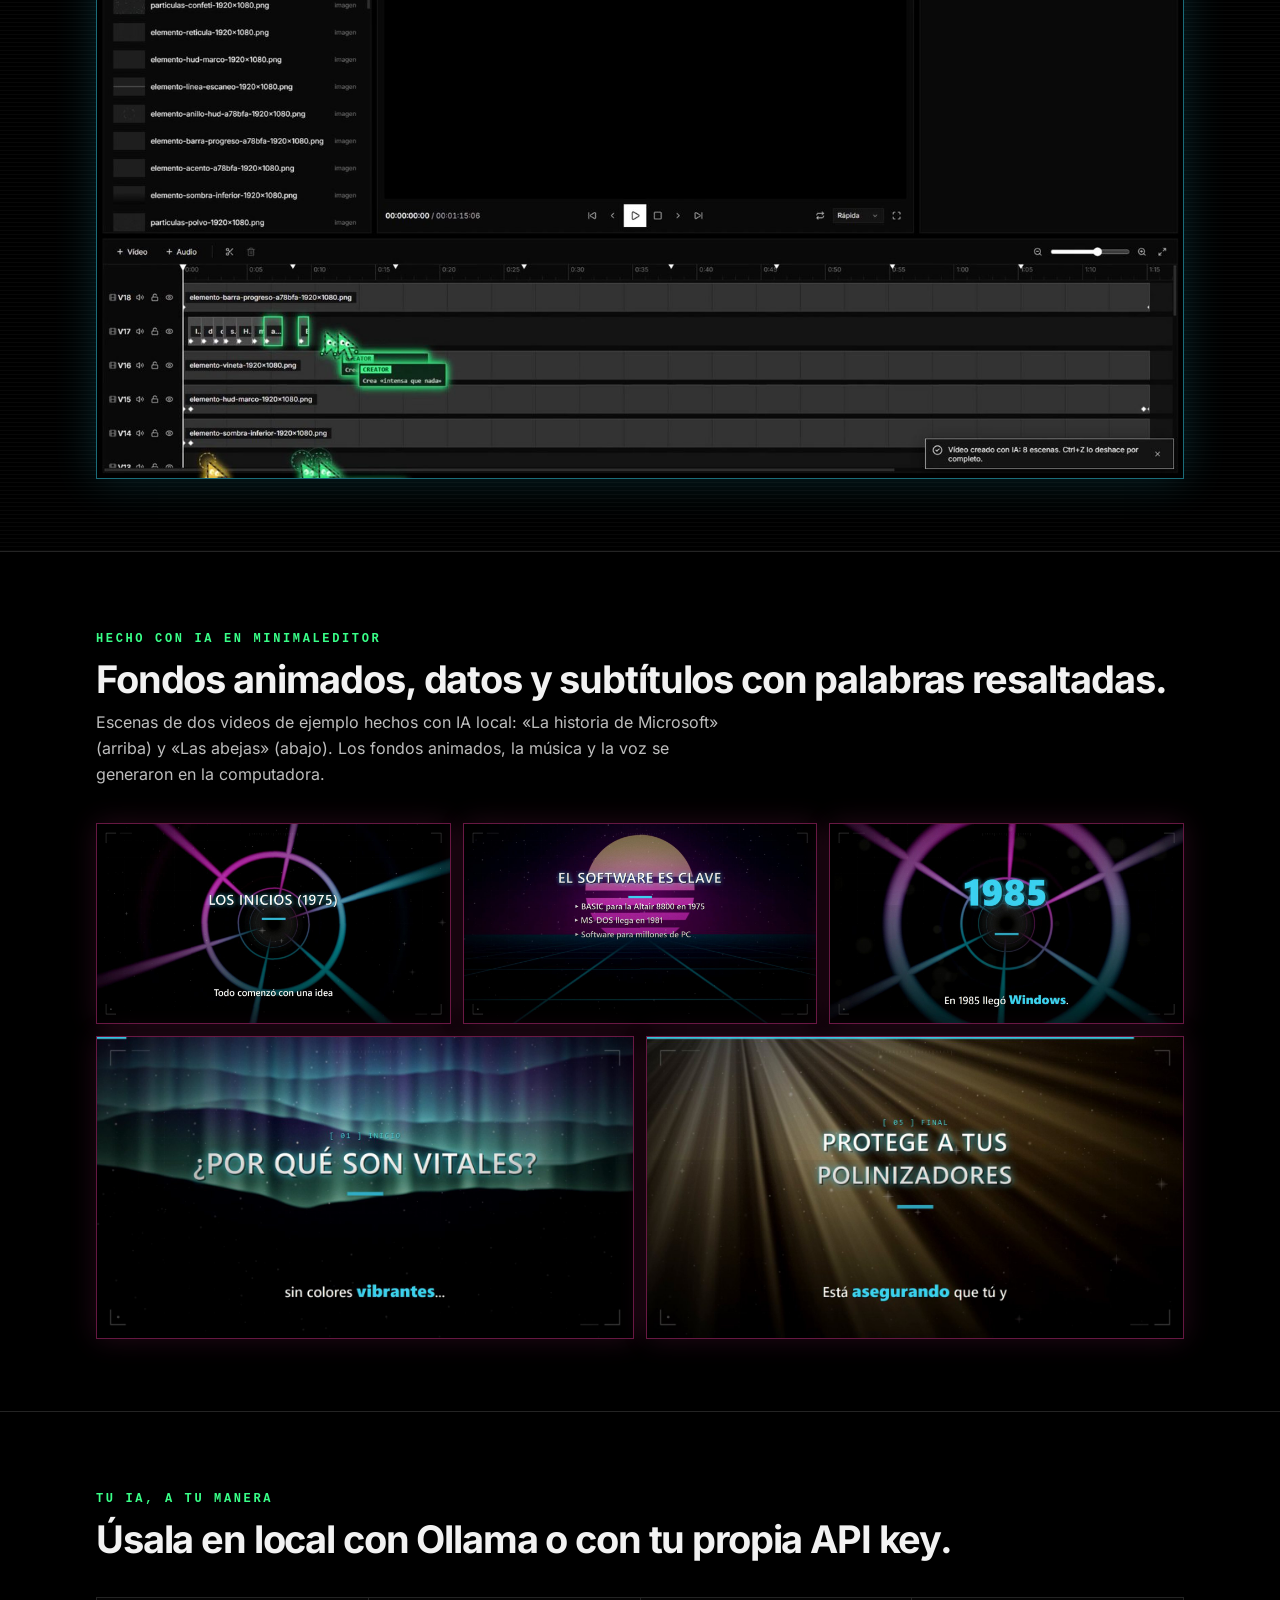
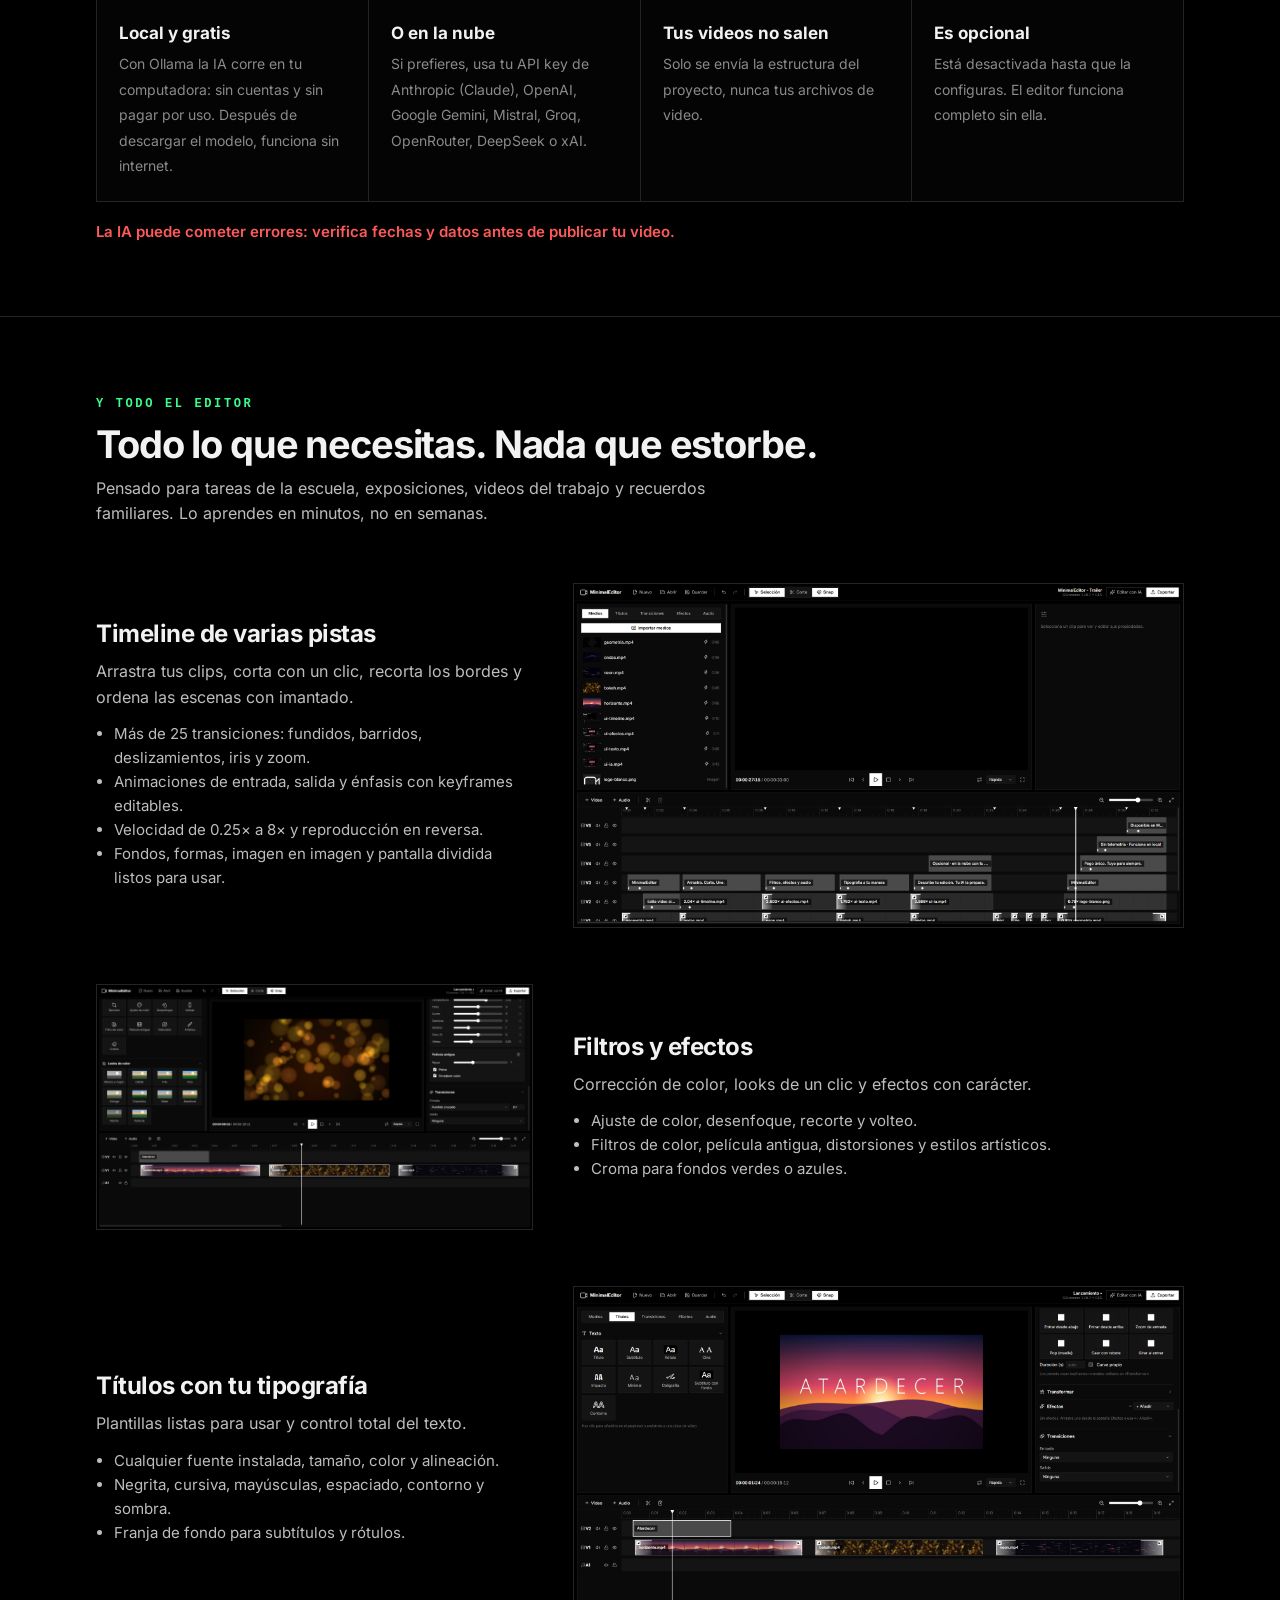
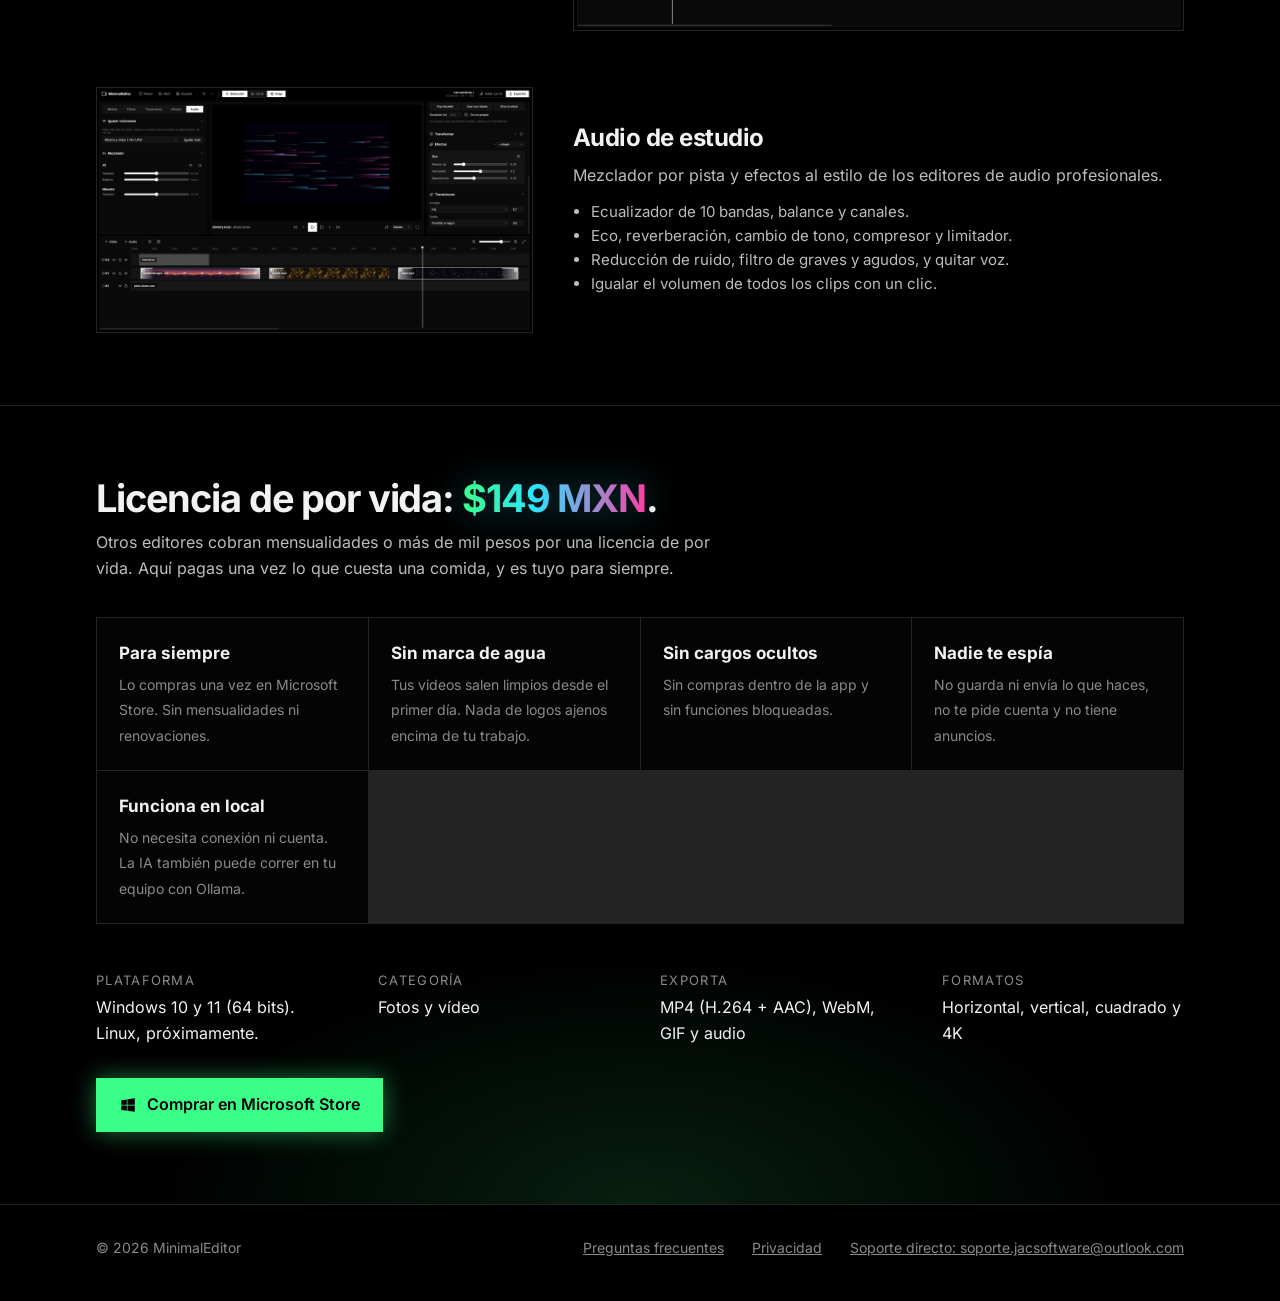
==== commit 8695ea2d: "feat: aviso de la actualización 0.2.1 y página de preguntas frecuentes - Aviso en la portada: en pan" ====
--- a/index.html
+++ b/index.html
@@ -23,7 +23,8 @@
       <a href="#agents" class="hide-sm">Agents</a>
       <a href="#funciones" class="hide-sm">Funciones</a>
       <a href="#precio" class="hide-sm">Precio</a>
-      <a href="privacidad/">Privacidad</a>
+      <a href="faq/">FAQ</a>
+      <a href="privacidad/" class="hide-sm">Privacidad</a>
       <a class="nav-buy" href="https://apps.microsoft.com/detail/9P6VSP68VXM4?hl=es-mx&amp;gl=MX">Descargar</a>
     </nav>
   </div>
@@ -47,6 +48,10 @@
       <li>Nadie te espía</li>
       <li>IA local o con tu API key</li>
     </ul>
+    <aside class="notice" role="note">
+      <strong>Actualización 0.2.1</strong>
+      <span>En pantallas pequeñas, o con la escala de Windows por encima de 100 %, la app se veía cortada y no aparecía la línea de tiempo. Ya lo corregimos en este parche. Mientras llega, <a href="faq/#pantalla">mira cómo verla completa</a>.</span>
+    </aside>
     <figure class="trailer">
       <video controls playsinline preload="metadata" poster="video/trailer-v2-poster.jpg" width="1280" height="720">
         <source src="video/trailer-v2.mp4" type="video/mp4">
@@ -235,6 +240,7 @@
 <footer>
   <div class="wrap">
     <span class="grow">© 2026 MinimalEditor</span>
+    <a href="faq/">Preguntas frecuentes</a>
     <a href="privacidad/">Privacidad</a>
     <a href="mailto:soporte.jacsoftware@outlook.com?subject=Soporte%20MinimalEditor">Soporte directo: soporte.jacsoftware@outlook.com</a>
   </div>
--- a/estilos.css
+++ b/estilos.css
@@ -725,3 +725,88 @@
     transition: none;
   }
 }
+
+.notice {
+  display: flex;
+  flex-wrap: wrap;
+  gap: 6px 14px;
+  align-items: baseline;
+  margin-top: 36px;
+  padding: 14px 18px;
+  border: 1px solid #ffd23f;
+  background: rgba(255, 210, 63, 0.08);
+  box-shadow: 0 0 22px rgba(255, 210, 63, 0.15);
+  font-size: 15px;
+}
+
+.notice strong {
+  color: #ffd23f;
+  font: 700 12px/1.6 ui-monospace, "Cascadia Mono", Consolas, monospace;
+  text-transform: uppercase;
+  letter-spacing: 0.16em;
+}
+
+.notice span {
+  flex: 1 1 320px;
+  color: var(--text-2);
+}
+
+.notice a {
+  color: #ffd23f;
+}
+
+.faq h2 {
+  scroll-margin-top: 80px;
+}
+
+.qa {
+  border: 1px solid var(--border);
+  background: rgba(10, 10, 10, 0.85);
+  margin: 10px 0;
+}
+
+.qa[open] {
+  border-color: rgba(45, 226, 255, 0.5);
+  box-shadow: 0 0 20px rgba(45, 226, 255, 0.12);
+}
+
+.qa summary {
+  cursor: pointer;
+  padding: 14px 18px;
+  font-weight: 600;
+  color: var(--text);
+  list-style: none;
+}
+
+.qa summary::-webkit-details-marker {
+  display: none;
+}
+
+.qa summary::before {
+  content: "+";
+  display: inline-block;
+  width: 18px;
+  color: #39ff88;
+  font-weight: 700;
+}
+
+.qa[open] summary::before {
+  content: "-";
+}
+
+.qa > p,
+.qa > ol,
+.qa > ul {
+  padding: 0 18px 0 36px;
+  margin: 0 0 12px;
+}
+
+.qa > ol,
+.qa > ul {
+  padding-left: 54px;
+}
+
+.qa a,
+.faq > p a {
+  color: #2de2ff;
+}
